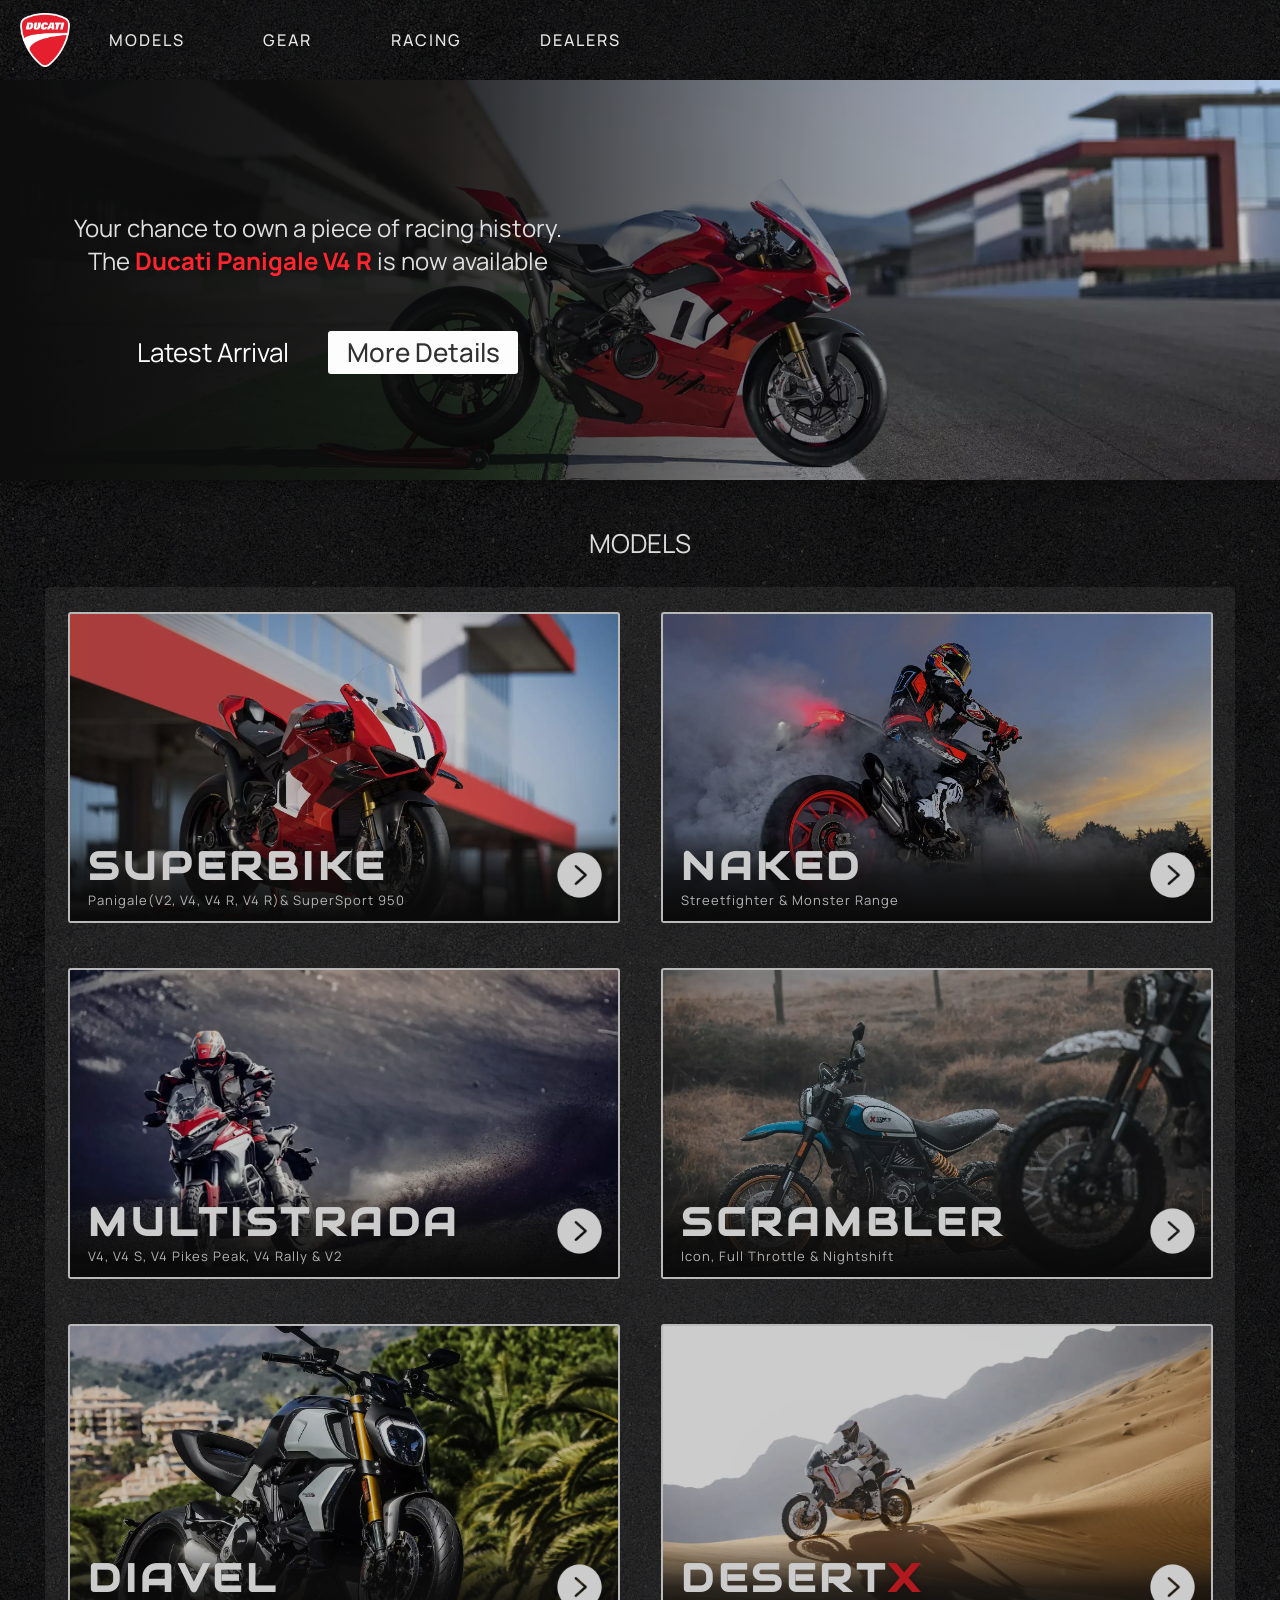
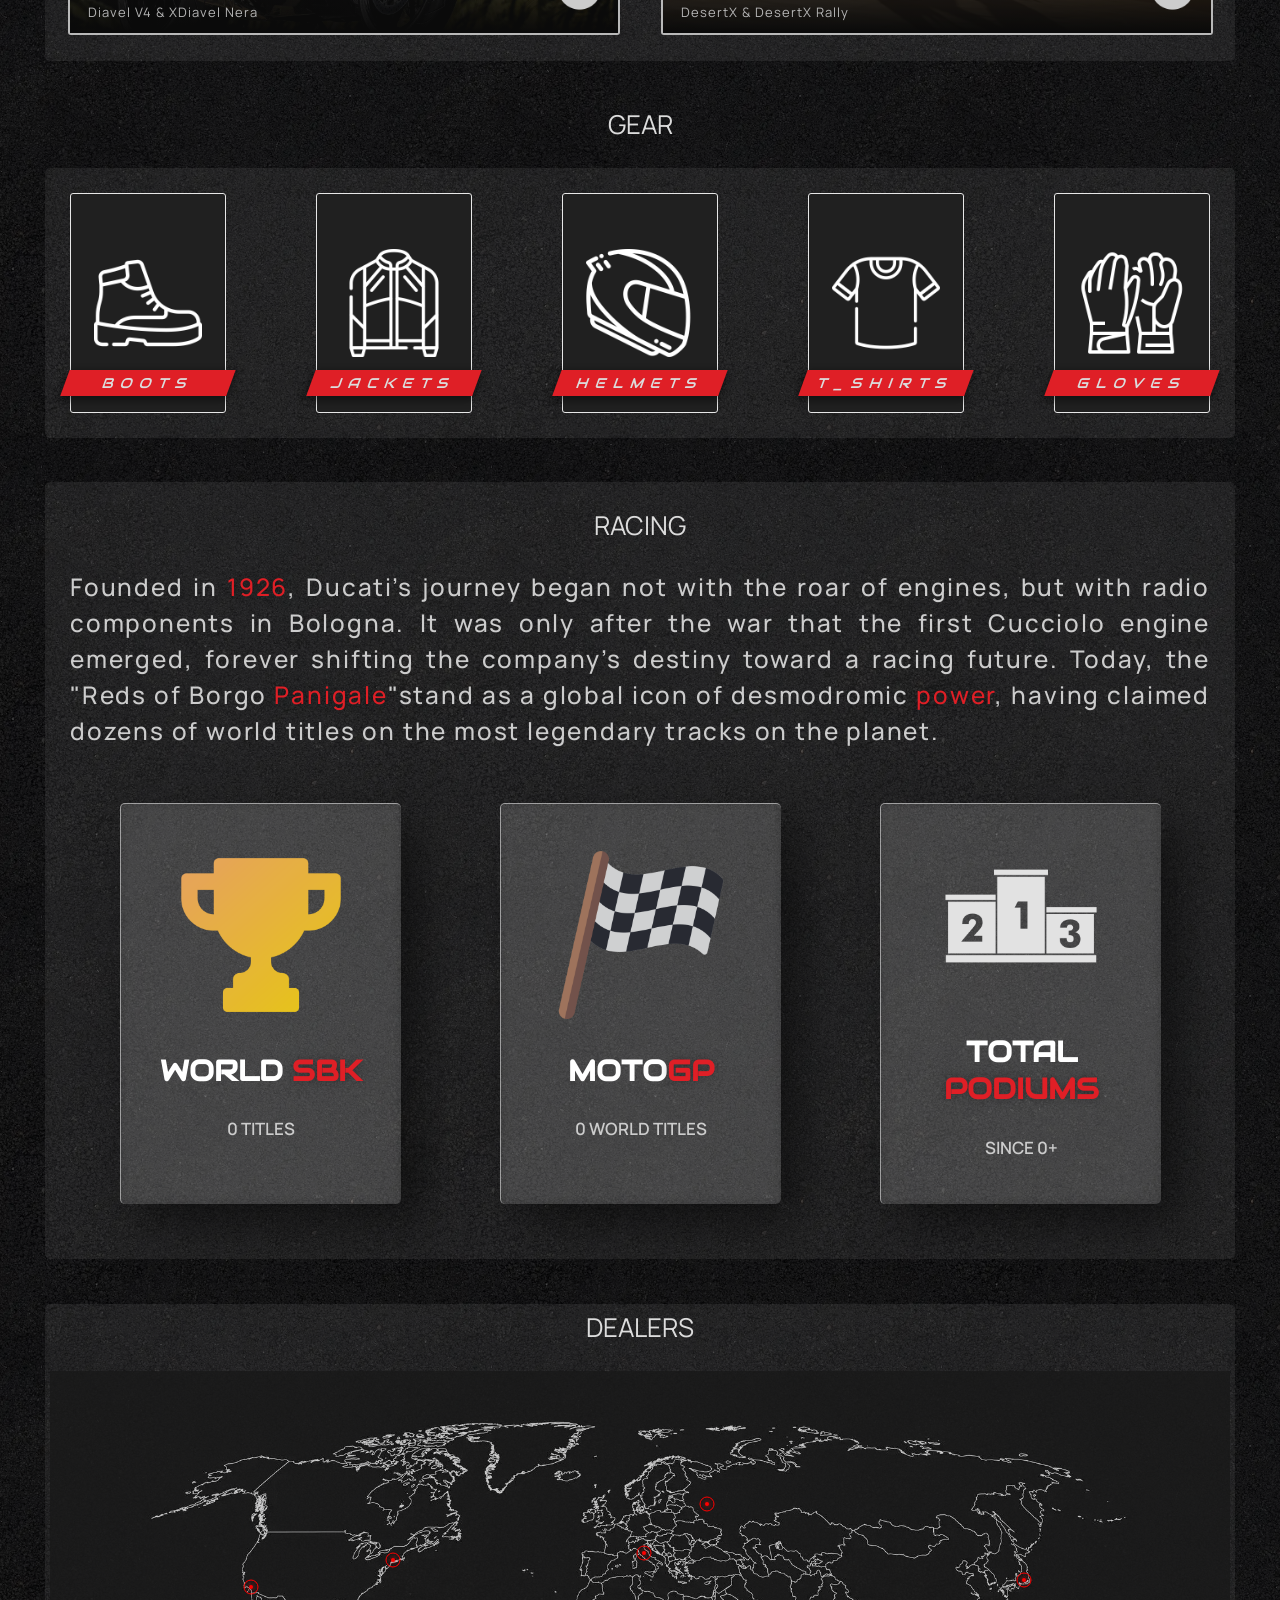
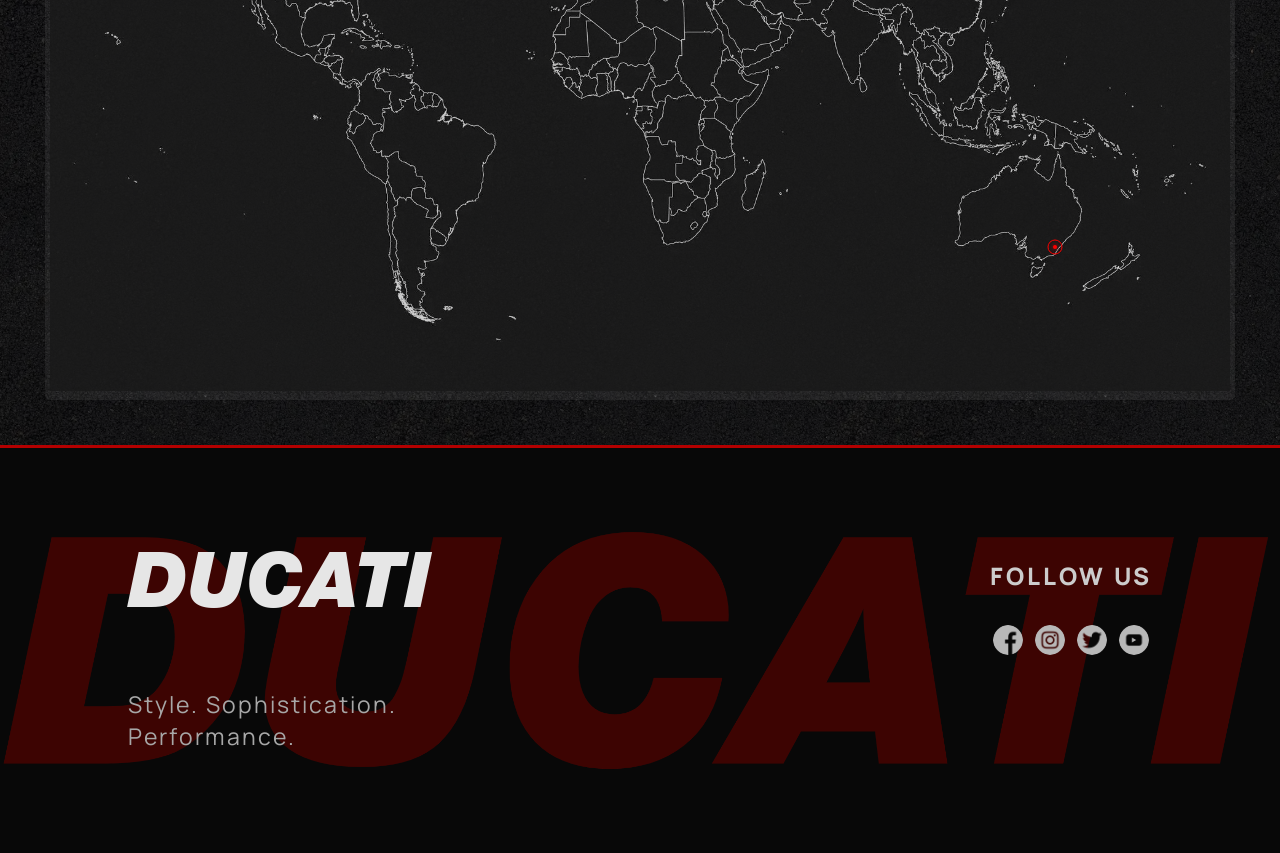
==== index.html @ 94fc7f94 "Add files via upload" ====
<!DOCTYPE html>
<html lang="en" >

<head>
    <meta charset="UTF-8">
    <meta name="viewport" content="width=device-width, initial-scale=1.0">
    <title>Document</title>
    <link rel="stylesheet" href="./motostore.css">
</head>

<body>
    <header class="header">
        <img class="ducatilogo" src="./dop/izob/Ducati_red_logo.svg.webp">
        <nav class="nav">
            <a class="navpoint" href="#MODELS">MODELS</a>
            <a class="navpoint" href="#GEAR">GEAR</a>
            <a class="navpoint" href="#RACING">RACING</a>
            <a class="navpoint" href="#DEALERS">DEALERS</a>
        </nav>
        <div class="bmenu" id="bmenu">
            <img src="./dop/izob/bmenuicon2.png">
        </div>
    </header>
    <div class="glav_2">
        <div class="glav2_2">
            <div class="glavcont">
                <p class="glavp">Your chance to own a piece of racing history.<br>The <b class="redname">Ducati Panigale
                        V4 R</b> is now available</p>
                <div class="priceline">
                    <div class="glavprice">
                        <p class="glavpricetext">Latest Arrival<br>
                        </p>
                    </div>
                    <a class="glavbuybutton" href="./panigalev4.html"><span>More Details</span></a>
                </div>
            </div>
        </div>
    </div>


    <div class="blocks">
            <p class="h" id="MODELS">MODELS</p>
        <div class="categblock">
            <div class="parentcategs">
                <div class="superbike categcard">
                    <div class="cardsoverlay">
                        <p class="categname">SUPERBIKE</p>
                        <p class="categtypes">Panigale(V2, V4, V4 R, V4 R)& SuperSport 950</p>
                        <img class="arrowONcard" src="./dop/izob/arrow_1.png">
                    </div>
                </div>
                <div class="naked categcard">
                    <div class="cardsoverlay">
                        <p class="categname">NAKED</p>
                        <p class="categtypes">Streetfighter & Monster Range</p>
                        <img class="arrowONcard" src="./dop/izob/arrow_1.png">
                    </div>
                </div>
                <div class="multistrada categcard">
                    <div class="cardsoverlay">
                        <p class="categname">MULTISTRADA</p>
                        <p class="categtypes">V4, V4 S, V4 Pikes Peak, V4 Rally & V2</p>
                        <img class="arrowONcard" src="./dop/izob/arrow_1.png">
                    </div>
                </div>
                <div class="scrambler categcard">
                    <div class="cardsoverlay">
                        <p class="categname">SCRAMBLER</p>
                        <p class="categtypes">Icon, Full Throttle & Nightshift​</p>
                        <img class="arrowONcard" src="./dop/izob/arrow_1.png">
                    </div>
                </div>
                <div class="diavels categcard">
                    <div class="cardsoverlay">
                        <p class="categname">DIAVEL</p>
                        <p class="categtypes">Diavel V4 & XDiavel Nera</p>
                        <img class="arrowONcard" src="./dop/izob/arrow_1.png">
                    </div>
                </div>
                <div class="desertX categcard">
                    <div class="cardsoverlay">
                        <p class="categname">DESERT<span class="redname">X</span></p>
                        <p class="categtypes">DesertX & DesertX Rally</p>
                        <img class="arrowONcard" src="./dop/izob/arrow_1.png">
                    </div>
                </div>
            </div>
    
        </div>
    </div>


        <div class="blocks">
            <p class="h" id="GEAR">GEAR</p>
            <div class="gearblock">
                <div class="gearcard">
                    <div class="redround">
                        <p class="textingearcards">BOOTS</p>
                    </div>
                    <img class="gearimg" src="./dop/forgear/bootw.png">
                </div>
                <div class="gearcard">
                    <div class="redround">
                        <p class="textingearcards">JACKETS</p>
                    </div>
                    <img class="gearimg" src="./dop/forgear/jacketw.png">
                </div>
                <div class="gearcard">
                    <div class="redround">
                        <p class="textingearcards">HELMETS</p>
                    </div>
                    <img class="gearimg" src="./dop/forgear/racing-helmetw.png">
                </div>
                <div class="gearcard">
                    <div class="redround">
                        <p class="textingearcards">T_SHIRTS</p>
                    </div>
                    <img class="gearimg" src="./dop/forgear/tee-shirtw.png">
                </div>
                <div class="gearcard">
                    <div class="redround">
                        <p class="textingearcards">GLOVES</p>
                    </div>
                    <img class="gearimg" src="./dop/forgear/glovesw.png">
                </div>
            </div>
        </div>


        <div class="blocks">
            <div class="raceblock">
            <p class="h" id="RACING">RACING</p>
            <p class="racehistory">Founded in <span class="redname">1926</span>, Ducati’s journey began not with the roar
                of engines, but with radio components in Bologna. It was only after the war
                that the first Cucciolo engine emerged, forever shifting the company’s destiny
                toward a racing future. Today, the "Reds of Borgo <span class="redname">Panigale</span>"stand as a global icon of desmodromic <span class="redname">power</span>, having claimed 
                dozens of world titles on the most legendary tracks on the planet.</p>
            <div class="container">
        <div class="card">
            <div class="content">
                <img src="./dop/izob/trophy.png" class="cardsbackimg">
                <h3>WORLD <span class="redname">SBK</span></h3>
                <p><span class="stat-number" data-target="15">0</span> TITLES</p>
            </div>
        </div>
        <div class="card">
            <div class="content">
                <img src="./dop/izob/racing-flag.png" class="cardsbackimg">
                <h3>MOTO<span class="redname">GP</span></h3>
                <p><span class="stat-number" data-target="4">0</span> WORLD TITLES</p>
            </div>
        </div>
        <div class="card">
            <div class="content">
                <img src="./dop/izob/race.png" class="cardsbackimg">
                <h3>TOTAL <span class="redname">PODIUMS</span></h3>
                <p>SINCE <span class="stat-number" data-target="1000">0</span>+</p>
            </div>
        </div>
            </div>
            </div>
        </div>


        






        <div class="blocks">
            <div class="mapblock">
            <p class="h" id="DEALERS">DEALERS</p>

            <div class="map-wrapper">
                <img src="./dop/izob/map.webp" class="map-base">

                <div class="dot moscow" data-city="Moscow">
                    <div class="pulse"></div>
                </div>
        
                <div class="dot bologna" data-city="Bologna">
                    <div class="pulse"></div>
                </div>

                <div class="dot tokio" data-city="Tokio">
                    <div class="pulse"></div>
                </div>
        
                <div class="dot los-angeles" data-city="Los-Angeles">
                    <div class="pulse"></div>
                </div>

                <div class="dot sydney" data-city="Sydney">
                    <div class="pulse"></div>
                </div>

                <div class="dot new-york" data-city="New-York">
                    <div class="pulse"></div>
                </div>
            </div>

            <div class="container">

            </div>
            </div>
        </div>

















    <footer class="footer">
        <div class="infooter">
            <dev class="footercontent">
                <div class="footercont">
                    <p class="DUCATIword">DUCATI</p>
                    <p class="footp">Style. Sophistication.<br> Performance.</p>
                </div>
                <div class="footercont_2">
                    <p class="follow">FOLLOW US</p>
                    <div class="folowicons">
                        <img src="./dop/forfooter/facebook.png" class="folicon">
                        <img src="./dop/forfooter/instagram.png" class="folicon">
                        <img src="./dop/forfooter/twitter.png" class="folicon">
                        <img src="./dop/forfooter/youtube.png" class="folicon">
                    </div>
                </div>
            </dev>
        </div>
    </footer>
    <script src="./motostore.js"></script>
    <script src="./motostore_2.js"></script>
</body>
</html>
---- motostore.css ----
html{
    width: 100vw;
    margin: 0;
    padding: 0;
    scroll-behavior: smooth;
    overflow-x: hidden ;
    position: relative;
    height: auto;
}
@font-face {
    font-family: hel;
    src: url(./dop/fonts/HelveticaNeueCyr-BlackItalic.ttf);
}
@font-face {
    font-family: cin;
    src: url(./dop/fonts/Cinzel/Cinzel-VariableFont_wght.ttf);
}
@font-face {
    font-family: man;
    src: url(./dop/fonts/Manrope/Manrope-VariableFont_wght.ttf);
}
@font-face {
    font-family: aud;
    src: url(./dop/fonts/Audiowide-Regular.ttf);
}

body{
    position: relative;
    background:url(./dop/izob/asphalt.webp);
    backdrop-filter: brightness(0.3);
    background-repeat: repeat;
    background-size: 50vh;
    margin: 0;
    padding: 0;
    height: auto;
    width:100vw;
    -webkit-user-select: none;
    -ms-user-select: none;
    user-select: none;
}
.header{
    height: 40px;
    position:relative;
    z-index: 10;
    width: 50%;
    min-width: 550px;
    display: flex;
    flex-direction: row;
    align-items: center;
    justify-content: space-between;
    margin: 0;
    padding: 20px;
}
.nav{
    width: 100%;
    display: flex;
    flex-direction: row;
    align-items: center;
    justify-content: space-around;
    margin: 0;
}
.nav.open{
    align-items: center;
    width: 40vw;
    display: flex;
    flex-direction: column;
    align-items: center;
    justify-content: space-around;
    margin: 0;
}
.ducatilogo{
    width: 50px;
    height: auto;
}
.navpoint{
    color: rgb(230, 230, 230);
    font-family: man;
    font-size: 1.8vh;
    font-weight: 500;
    letter-spacing: 2px;
    cursor: pointer;
    position: relative;
    text-decoration: none;
    text-transform: uppercase;
}
.navpoint::after{
    content: '';
    position: absolute;
    left: 0;
    bottom: 0;
    width: 0;
    height: 2.5px;
    background-color: rgb(229, 0, 0) ;
    transition: 0.3s ease-out;
    border-radius: 15px;
}
.navpoint:hover::after{
    width: 100%;
}
.bmenu{
    display: none;
}



.glav{
    width: 100%;
    height: 100vh;
    min-height: 500px;
    background: url(./dop/izob/moto_3.webp);
    filter: brightness(1.5);
    background-position:65% 10%;
    background-repeat: no-repeat;
    background-size: cover;
    margin: 0;
    padding: 0;
    position: relative;
    display: flex;
    justify-content: center;
    box-shadow: 0px 5px 15px 0px rgba(0, 0, 0, 0.25);
    z-index: 0;
}
.glav_2{
    width: 100%;
    height: 30vh;
    min-height: 400px;
    background: url(./dop/izobFORpanigale/Panigale_V4R_2.webp);
    filter: brightness(1.2);
    background-position:50% 80%;
    background-repeat: no-repeat;
    background-size: cover;
    margin: 0;
    padding: 0;
    position: relative;
    display: flex;
    justify-content: center;
    box-shadow: 0px 5px 15px 0px rgba(0, 0, 0, 0.25);
    z-index: 0;
}
.redname{
    color: #df1f26;
    text-shadow: 0px 0px 10px rgba(0, 0, 0, 0.3);
}
.glav2{
    min-height: 500px;
    position: absolute;
    width: 100%;
    height: 100vh;
    margin: 0;
    padding: 0;
    background: linear-gradient(90deg ,rgb(5, 5, 5),rgba(5, 5, 5, 0.8) ,rgba(7, 7, 7, 0.3), rgba(0, 0, 0, 0.0)) ;
    display: flex;
    align-items: center;
    justify-content: left;    
}
.glav2_2{
    min-height: 400px;
    position: absolute;
    width: 100%;
    height: 30vh;
    margin: 0;
    padding: 0;
    background: linear-gradient(90deg ,rgb(11, 11, 11),rgba(8, 8, 8, 0.9) ,rgba(7, 7, 7, 0.5), rgba(0, 0, 0, 0.2)) ;
    display: flex;
    align-items: center;
    justify-content: left;    
}
.glavcont{
    height: 85%;
    width: 45%;
    padding: 30px;
    margin: 0;
    display: flex;
    flex-direction: column;
    justify-content: center;
    
}

.glavh1 {
    position: relative;
    color: rgba(211, 211, 211, 1);
    font-family: aud;
    font-size: 13vh;
    margin: 0 auto;
    width: 100%;
    text-align: center;
}
.glavh1 span {
    display: inline-block;
    opacity: 0;
    transform: translateY(30px);
    animation: slideUp 1.2s ease-out forwards;
}
.glavh1 .glavh1_1 { animation-delay: 0.1s; }
.glavh1 .glavh1_2 { animation-delay: 0.5s; }
.glavh1 .glavh1_3 { animation-delay: 0.9s; }

@keyframes slideUp {
    from {
        opacity: 0;
        transform: translateY(30px);
    }
    to {
        opacity: 1;
        transform: translateY(0);
    }
}



.glavp{
    color: rgb(186, 186, 186);
    font-family: man;
    font-size: 24px;
    text-align: center;
}
.priceline{
    display: flex;
    margin: 0 auto;
    margin-top: 30px;
    padding: 0;
    height: auto;
    width: 400px;
    justify-content: space-between;
    gap: 20px;
}

.glavprice{
    width: 50%;
    height: 100%;
    margin: 0;
    padding: 0 auto;
    display: flex;
    flex-direction: column;
    align-items:center;
    justify-content:center;
}
.glavpricetext{
    color: rgb(211, 211, 211);
    position: relative;
    font-family: man;
    font-size: 26px;
    margin: 0 auto;
}
.glavbuybutton{
    width: 50%;
    height: 43px;
    margin: 0;
    padding: 0;
    background-color: rgb(211, 211, 211);
    display: flex;
    align-items:center;
    justify-content: center;
    border-radius: 3px;
    font-family: man;
    font-size: 26px;
    font-weight: 500;
    transition: 0.4s;
    cursor:pointer;
    position: relative;
    overflow: hidden;
}
.glavbuybutton:visited, .navpoint:visited, .navpoint:active, .navpoint,.glavbuybutton:active,.glavbuybutton{
    text-decoration: none;
    outline: none;

}
.glavbuybutton::before{
    content: '';
    position: absolute;
    top: 0;
    left: 0;
    width: 0;
    height: 100%;
    background-color: rgb(135, 0, 0);
    transition: 0.4s
    cubic-bezier(0.75, 0.8, 0.25, 1);
    z-index: 1;
}
.glavbuybutton:hover::before{
    width: 100%;
}
.glavbuybutton span{
    position:relative;
    z-index: 2;
    color: rgb(41, 41, 41);
    transition: 0.4s;
}
.glavbuybutton:hover span{
    color: rgb(211, 211, 211);
}






.about{
    width: auto;
    height: fit-content;
    margin: 0;
    padding: 30px;
    display: flex;
    text-align: justify;
    justify-content: center;
    position:relative;
    background-color: rgb(247, 247, 247);
    z-index: -10;
}
.abouttext{
    font-family:cin;
    font-size: 24px;
    color: rgb(49, 49, 49);
    font-weight: 500;
    width: 95%;
    line-height: 44px;
    letter-spacing: 4px;
}






.infoblock{
    background-color: rgb(36, 36, 36);
    margin: 0;
    padding: 0;
    display: flex;
    flex-direction: row;
    width: 100%;
    height: 100vh;
    position: absolute;
    justify-content: left;
    box-shadow: 0px -5px 15px 0px rgba(0, 0, 0, 0.15);
}
.textandg{
    display: flex;
    flex-direction: column;
    height: 100%;
    width: 450px;
    justify-content: center;
    padding: 0;
    align-items: center;

}
.spec{
    background: rgba(255, 255, 255, 0.15);
    width: 370px;
    backdrop-filter: blur(6px);
    border: 1px solid rgba(255, 255, 255, 0.4);
    border-radius: 5px;
    height: fit-content;
    margin: 0;
    padding: 10px;
    padding-left: 20px;
    text-align: left;
    position: relative;
    z-index: 10;
    box-shadow: 2px 2px 5pc 0pc rgba(0, 0, 0, 0.2);

}
.textspec{
    font-family: man;
    font-size: 24px;
    font-weight: 400;
    color: rgb(232, 232, 232);
    margin: 10px;
    margin-left: 23%;
    margin-right: 30%;
    position: relative;
    align-items: center;
}
.specs{
    font-family: man;
    font-size: 18px;
    color: rgb(227, 227, 227);
    text-shadow: 1px 1px 2px rgba(0, 0, 0, 0.2);
    margin-left:10px;
    font-weight: 400;
    margin-bottom: 30px;
}
.slideshow{
    position: absolute;
    inset: 0;
    width: 100%;
    height: 100%;
}
.slide{
    position: absolute;
    inset: 0;
    background-size: cover;
    background-position: center;
    opacity: 0;
    transition:  1.6s ease-in-out;
    z-index: 1;
    filter: brightness(0.9);
}
.slide.active{
    opacity: 1;
}
.graphic{
    background: rgba(255, 255, 255, 0.15);
    width: fit-content;
    backdrop-filter: blur(6px);
    border: 1px solid rgba(255, 255, 255, 0.4);
    border-radius: 5px;
    height: fit-content;
    margin: 0;
    position: relative;
    padding: 10px 15px 0px 15px;  
    top: 20px;
    z-index: 10;
    box-shadow: 2px 2px 5pc 0pc rgba(0, 0, 0, 0.3);
}
.graphicimg{
    width: 370px;
    height: auto;
    opacity: 0.8;
    filter: brightness(1.3);
    margin: 0;
    padding: 0;
}







.blocks{
    margin: 5vh;
}
.categblock{
    margin: 0;
    padding: 25px;
    background-color: rgba(178, 178, 178, 0.1);
    will-change: transform;
    transform: translateZ(0);
    backface-visibility: hidden;
    border-radius: 5px;
}
.parentcategs{
    display: grid;
    justify-content: center;
    justify-items: center;
    padding: 0;
    width: 100%;
    grid-template-columns: repeat(2 , 1fr);
    grid-template-rows: repeat(3, 1fr);
    gap: 45px;
}
.categcard{
    height: 24vw;
    min-width: 100%;
    border-radius: 3px;
    filter: brightness(0.8);
    transition: 0.15s ease-in-out;
    will-change: transform;
    transform: translateZ(0);
    backface-visibility: hidden;
    border: 2px solid rgb(231, 231, 231);
}
.categcard:hover{
    filter: brightness(0.87);
    scale: 1.0065;
}
.h{
    font-family: man;
    text-align: center;
    font-size: 26px;
    color: rgb(220, 220, 220);
    margin-top: 0;
}
.superbike{
    background: url(./dop/forcards/Panigale_V4R_3.webp);
    background-position: center;
    background-repeat: no-repeat;
    background-size: cover;   
    
}
.naked{
    background: url(./dop/forcards/ducati_monster.webp);
    background-position: center;
    background-repeat: no-repeat;
    background-size: cover;  
}
.multistrada{
    background: url(./dop/forcards/multi_2.webp);
    background-position: center;
    background-repeat: no-repeat;
    background-size: cover;  
}
.scrambler{
    background: url(./dop/forcards/scrambler.webp);
    background-position: center;
    background-repeat: no-repeat;
    background-size: cover;  
}
.diavels{
    background: url(./dop/forcards/diavel_3.webp);
    background-position: center;
    background-repeat: no-repeat;
    background-size: cover;  
}
.desertX{
    background: url(./dop/forcards/desertx.webp);
    background-position: center;
    background-repeat: no-repeat;
    background-size: cover;  
}
.cardsoverlay{
    display: flex;
    flex-direction: column;
    justify-content: center;
    margin: 0;
    padding: 0;
    position: absolute;
    bottom: 0;
    height: 30%;
    width: 100%;
    background: linear-gradient(0deg, rgb(12, 12, 12), rgba(13, 13, 13, 0.9), rgba(16, 16, 16, 0.8),  rgba(20, 20, 20, 0.4),rgba(20, 20, 20, 0));
}
.categname{
    font-family: aud;
    color: rgb(255, 255, 255);
    font-weight: 800;
    font-size: clamp(20px, 5.8vw,39px);
    letter-spacing: 4.5px;
    margin: 0 auto;
    margin-left: 2vh;
}
.categtypes{
    font-family: man;
    color: rgb(225, 225, 225);
    font-weight: 400;
    font-size: clamp(10px, 1.1vw,13px);
    letter-spacing: 1px;
    margin: 0 auto;
    margin-left: 2vh;
}
.arrowONcard{
    width: 5.5vh;
    height: 5.5vh;
    position: absolute;
    right: 1.5vh;
    top: auto;
    bottom: auto;
    margin: 0 auto;
    padding: 0;
}




.gearblock{
    margin: 0;
    padding: 25px;
    background-color: rgba(178, 178, 178, 0.1);
    will-change: transform;
    transform: translateZ(0);
    backface-visibility: hidden;
    border-radius: 5px;
    display: flex;
    justify-content: space-between;
    flex-wrap: nowrap;
}
.gearcard{
    border-radius: 3px;
    background-color: #202020;
    height: 17vw;
    width: 12vw;
    margin: 0  auto;
    margin: 0;
    border: 1.5px solid rgb(231, 231, 231);
    display: flex;
    flex-direction: column;
    justify-content: center;
    align-items: center;
    transition: 0.2s;
    cursor: pointer;
}
.gearcard:hover{
    border: 1.5px solid rgb(229, 0, 0);
}
.gearimg{
    position: relative;
    width: 70%;
    z-index: 10;
}
.redround{
    transform: skewX(-20deg);
    z-index: 11;
    width:13vw;
    height: 2vw;
    background-color: #df1f26;
    position: absolute;
    top: 75%;
    box-shadow: 0px 3px 7px 2px rgba(0, 0, 0, 0.4);
    display: flex;
    align-items: center;
    justify-content: center;
}
.textingearcards{
    font-size: 1.1vw;
    letter-spacing: 7px;
    font-family: aud;
    font-weight: 500;
    color: rgb(220, 220, 220);
}





.footer{
    filter: brightness(0.9);
    bottom: 0;
    width: 100vw;
    height: 45vh;
    margin: 0;
    background-color: #090909;
    padding: 0;
    border-top: 3px solid rgb(200, 0, 0);
}
.infooter{
    width: 100vw;
    height: 45vh;
    margin: 0;
    padding: 0;
    background: url(./dop/izob/foterback_2.png);
    background-position: left;
    background-repeat: no-repeat;
    background-size: 100vw auto;    
}
.footercontent{
    display: flex;
    flex-direction: row;
    justify-content: space-between;
    align-items: center;
    margin: 0 auto;
    padding: 0;
    width: 80%;
    height: 100%;
}
.footercont{
    height: 50%;
    display: flex;
    flex-direction: column;
    justify-content: space-between;
    
}
.DUCATIword{
    font-family: hel;
    color: rgb(255, 255, 255);
    font-size: clamp(40px, 6vw, 80px);
    margin: 0;
}
.footp{
    color: rgb(186, 186, 186);
    font-family: man;
    font-size: clamp(13px, 2vw, 23px);
    letter-spacing: 2px;
    text-align: left;
    margin: 0;
}
.footercont_2{
    height: 45%;
    display: flex;
    flex-direction: column;
    justify-content:start;
    gap: 30px;
}
.follow{
    font-size:clamp(14px, 2vw, 24px);
    font-family: man;
    font-weight: 900;
    color: rgb(227, 227, 227);
    letter-spacing: 3px;
    margin: 0;
    text-align: right;
}
.folowicons{
    display: flex;
    flex-direction: row;
    flex-wrap: nowrap;
    justify-content: space-between;
}
.folicon{
    width: 30px;
    filter: brightness(0.8);
    transition: 0.2s;
    border-radius: 50%;
    cursor: pointer;
    background-color: #df1f2500;
    margin: 3px;
}
.folicon:hover{
    filter: brightness(1.2) drop-shadow(0px 0px 5px red);
}















.raceblock{
    margin: 0;
    padding: 25px;
    background-color: rgba(178, 178, 178, 0.1);
    border-radius: 5px;
}
.racehistory{
    font-family: man;
    color: #cccccc;
    font-weight: 500;
    font-size: 2.7vh;
    letter-spacing: 0.2vh;
    line-height: 4vh;
    text-align: justify;
}

.container {
    position: relative;
    display: flex;
    justify-content: space-around;
    align-items: center;
    flex-wrap: wrap;
    z-index: 1;
}

.container .card {
    position: relative;
    width: 280px;
    height: 400px;
    margin: 30px;
    box-shadow: 20px 20px 50px rgba(0,0,0,0.5);
    overflow: hidden;
    border-radius: 5px;
    background: rgba(255,255,255,0.1);
    display: flex;
    justify-content: center;
    align-items: center;
    border-left: 1px solid rgba(255,255,255,0.5);
    border-top: 1px solid rgba(255,255,255,0.5);
    backdrop-filter: blur(5px);
    -webkit-backdrop-filter: blur(5px);
}

.container .card .content {
    padding: 20px;
    text-align: center;
    opacity: 1;
}
.container .card .content h3 {
    font-family: aud;
    font-size: 1.8em;
    color: #fff;
    z-index: 1;
}

.container .card .content p {
    font-size: 1.06em;
    font-family: man;
    color: #cccccc;
    font-weight: 600;
}


.cardsbackimg{
    width: 70%;
    position: relative;
    top: 0;
    right: 0;
    filter: brightness(0.9);
}




.mapblock{
    margin: 0;
    padding: 5px;
    background-color: rgba(178, 178, 178, 0.1);
    border-radius: 5px;
}

.map-wrapper {
    position: relative; 
    display: inline-block;
    width: 100%;
}

.map-base {
    width: 100%;
    display: block;
    opacity: 0.8;
}
.dot {
    position: absolute;
    width: 4px;
    height: 4px;
    background: #ff0000;
    border-radius: 50%;
    box-shadow: 0 0 5px #ff0000;
    cursor: pointer;
}
.pulse {
    position: absolute;
    top: 50%;
    left: 50%;
    transform: translate(-50%, -50%);
    width: 13px;
    height: 13px;
    border: 1.6px solid #ff0000;
    border-radius: 50%;
    animation: map-pulse 2s infinite;
}
@keyframes map-pulse {
    0% { width: 10px; height: 10px; opacity: 1; }
    100% { width: 40px; height: 40px; opacity: 0; }
}
.moscow {
    top: 21%; 
    left: 55.5%; 
}

.bologna {
    top: 29%;
    left: 50.2%;
}
.tokio {
    top: 33.3%; 
    left: 82.4%; 
}

.los-angeles {
    top: 34.5%;
    left: 16.9%;
}
.sydney{
    top: 76.5%;
    left: 85%;
}
.new-york{
    top: 30.1%;
    left: 28.9%;
}






























@media (max-width: 768px){

    .header{
        position: fixed;
        width: 90vw;
        margin: 5vw;
        min-width: 10px;
        padding: 0;
    }
    .nav{
        display: flex;
        transition: 0.3s ease-in-out;
        transform: translateX(110%);
        flex-direction: column;
        align-items: center;
        justify-content:space-around;
        position:absolute;
        top: 0;
        right: 0;
        width: 70vw;
        height: 40vh;
        background: rgba(255, 255, 255, 0.15);
        backdrop-filter: blur(6px);
        border-radius: 5px 0px 0px 5px;
        border-left: 1px solid rgba(255, 255, 255, 0.4);
        border-bottom: 1px solid rgba(255, 255, 255, 0.4);
        border-top: 1px solid rgba(255, 255, 255, 0.4);
        box-shadow: 2px 2px 10px 0px rgba(0, 0, 0, 0.25);
        z-index: 1000;
    }
    .nav.open{
        display:flex;
        visibility:visible;
        transform:translateX(5vw);
    }
    .bmenu{
        display:flex;
        height: 50px;
        width: 50px;
        position: absolute;
        top: 0;
        right: 0;
        filter: brightness(0.8);
        cursor: pointer;
    }
    .glavcont{
        width: 100vw;
        padding: 0;
    }
    .glavh1{
        font-size: 6.8vh;
    }
    .glavp{
        font-size: 20px;
        width: 90vw;
        margin-left: auto;
        margin-right: auto;
    }
    .priceline{
        flex-direction: column;
        align-items: center;
        width: 100%;
    }
    .glavbuybutton{
        height: 70px;
    }
    .glav{
        filter: brightness(1.1);
    }
    .glav_2{
        filter: brightness(1.1);
    }
    .glav2{
        background: linear-gradient(90deg ,rgba(5, 5, 5, 0.9),rgba(0, 0, 0, 0.7) ,rgba(0, 0, 0, 0.5), rgba(0, 0, 0, 0.3)) ;
    }
    .glav2_2{
        background: linear-gradient(90deg ,rgba(5, 5, 5, 0.9),rgba(0, 0, 0, 0.7) ,rgba(0, 0, 0, 0.5), rgba(0, 0, 0, 0.3)) ;
    }




    .about{
        padding: 5px;
    }
    .abouttext{
        font-size: 17px;
        width: 95%;
        line-height: 20px;
        letter-spacing: 1px;
    }




    .textandg{
        width: 90vw;
        padding: 5vw;
        height: 80vh;
        justify-content: space-around;

    }
    .spec{
        width: auto;
        padding: 5px;
        padding-left: 10px;
    }
    .specs{
        margin: 3px auto;
    }
    .graphic{
        width: auto;
        padding: 5px 10px 0px 10px;
    }
    .graphicimg{
        width: 84vw;
    }




    .gearcard{
    height: 25vw;
    width: 16vw;
}
.gearimg{
    position: relative;
    width: 90%;
    z-index: 10;
}
.redround{
    width:17vw;
    height: 3vw;
    background-color: #df1f26;
    position: absolute;
    top: 75%;
    box-shadow: 0px 3px 7px 2px rgba(0, 0, 0, 0.4);
    display: flex;
    align-items: center;
    justify-content: center;
}
.textingearcards{
    font-size: 2.5vw;
    letter-spacing: 1px;
    font-family: aud;
    font-weight: 600;
    color: rgb(220, 220, 220);
}


.footercontent{
    width: 90%;
}
.arrowONcard{
    width: 4vh;
    height: 4vh;
}







.raceblock{
    margin: 0;
    padding: 3vw;
    background-color: rgba(178, 178, 178, 0.1);
    border-radius: 5px;
}
.racehistory{
    font-family: man;
    color: #cccccc;
    font-weight: 400;
    font-size: 2.5vh;
    letter-spacing: 0.1vh;
    line-height: 3vh;
    text-align:center;
}
}









@media (max-width: 1080px){
.blocks{
    margin: 1vh;
}
.categblock{
    margin: 0;
    padding: 2vw;
}
.parentcategs{
    grid-template-columns: repeat(1 , 1fr);
    grid-template-rows: repeat(6, 1fr);
}
.categcard{
    height: 50vw;
    min-width: 100%;
}
.gearblock{
    margin: 0;
    padding: 2vw 1vw 2vw 1vw;
}

.footer{
    height: 25vh;
}
.infooter{
    height: 25vh;
}
.footercont{
    display: flex;
    justify-content: space-evenly;
}
}
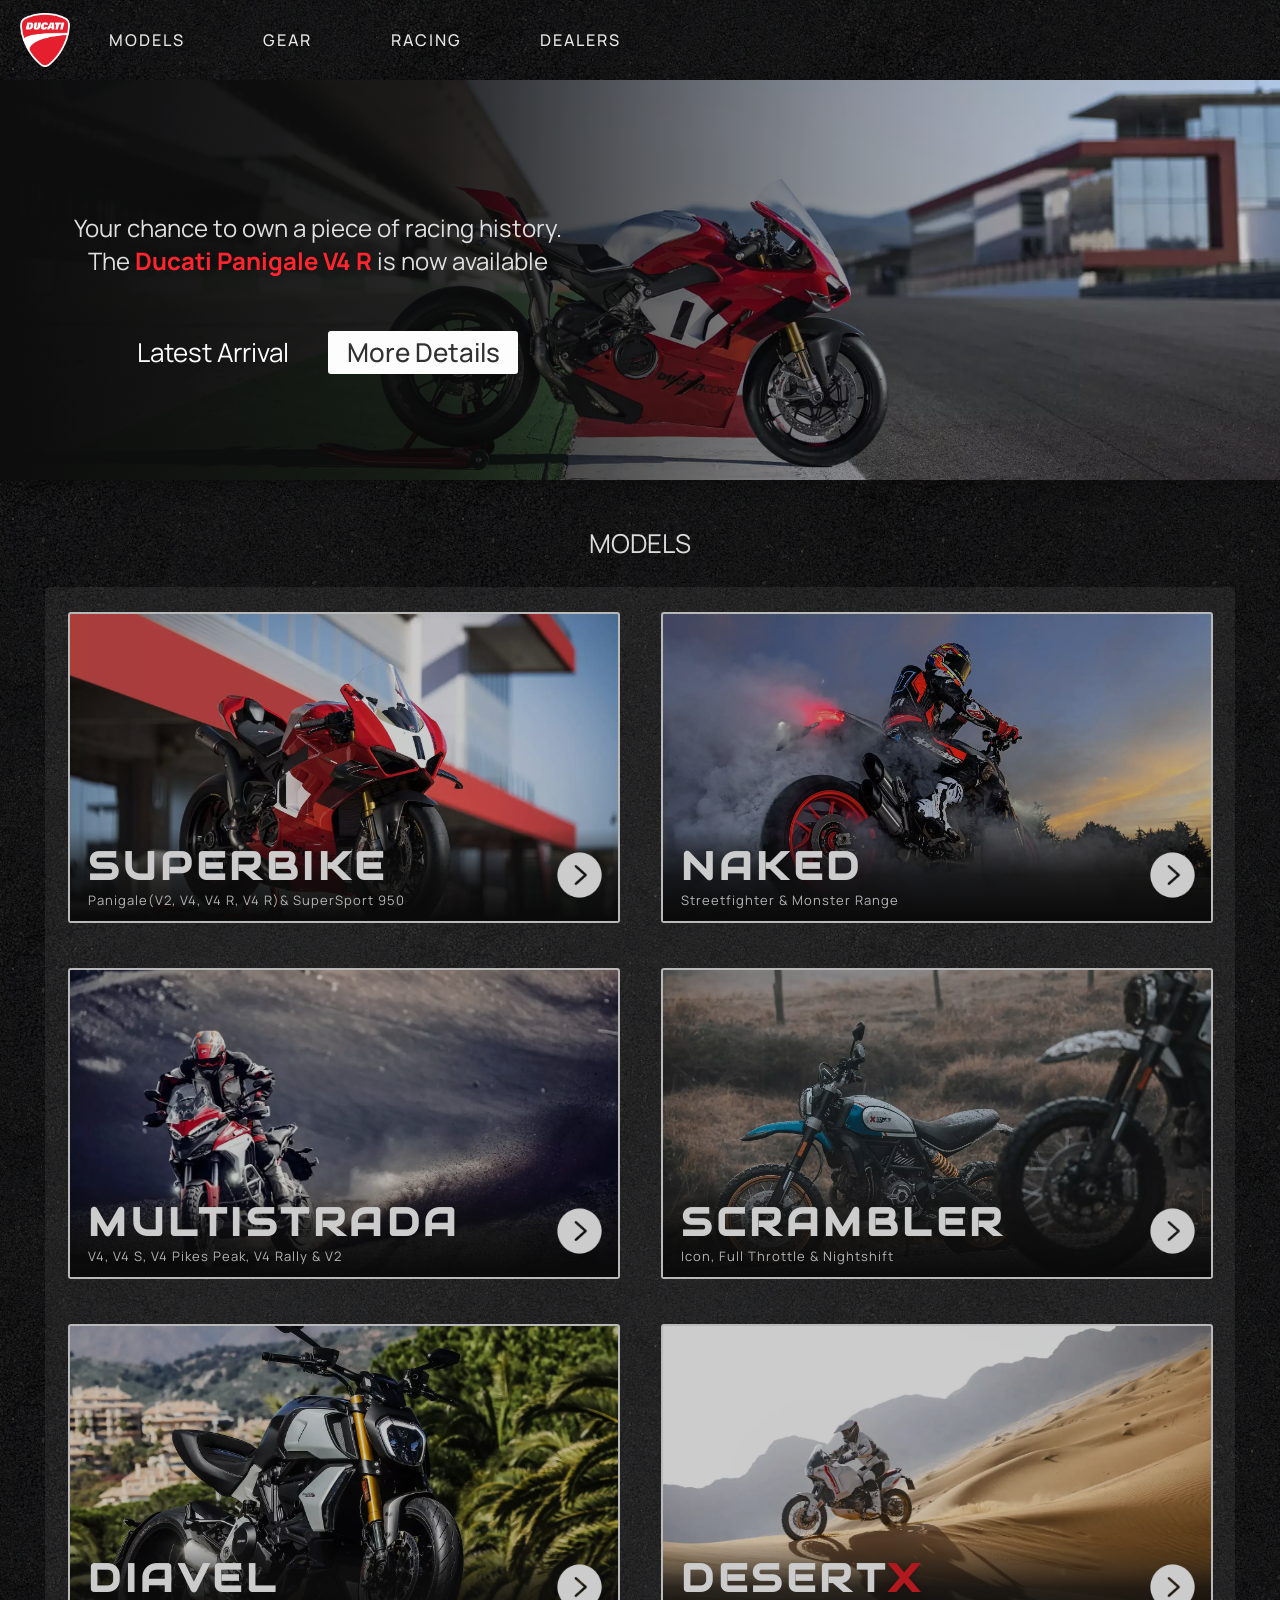
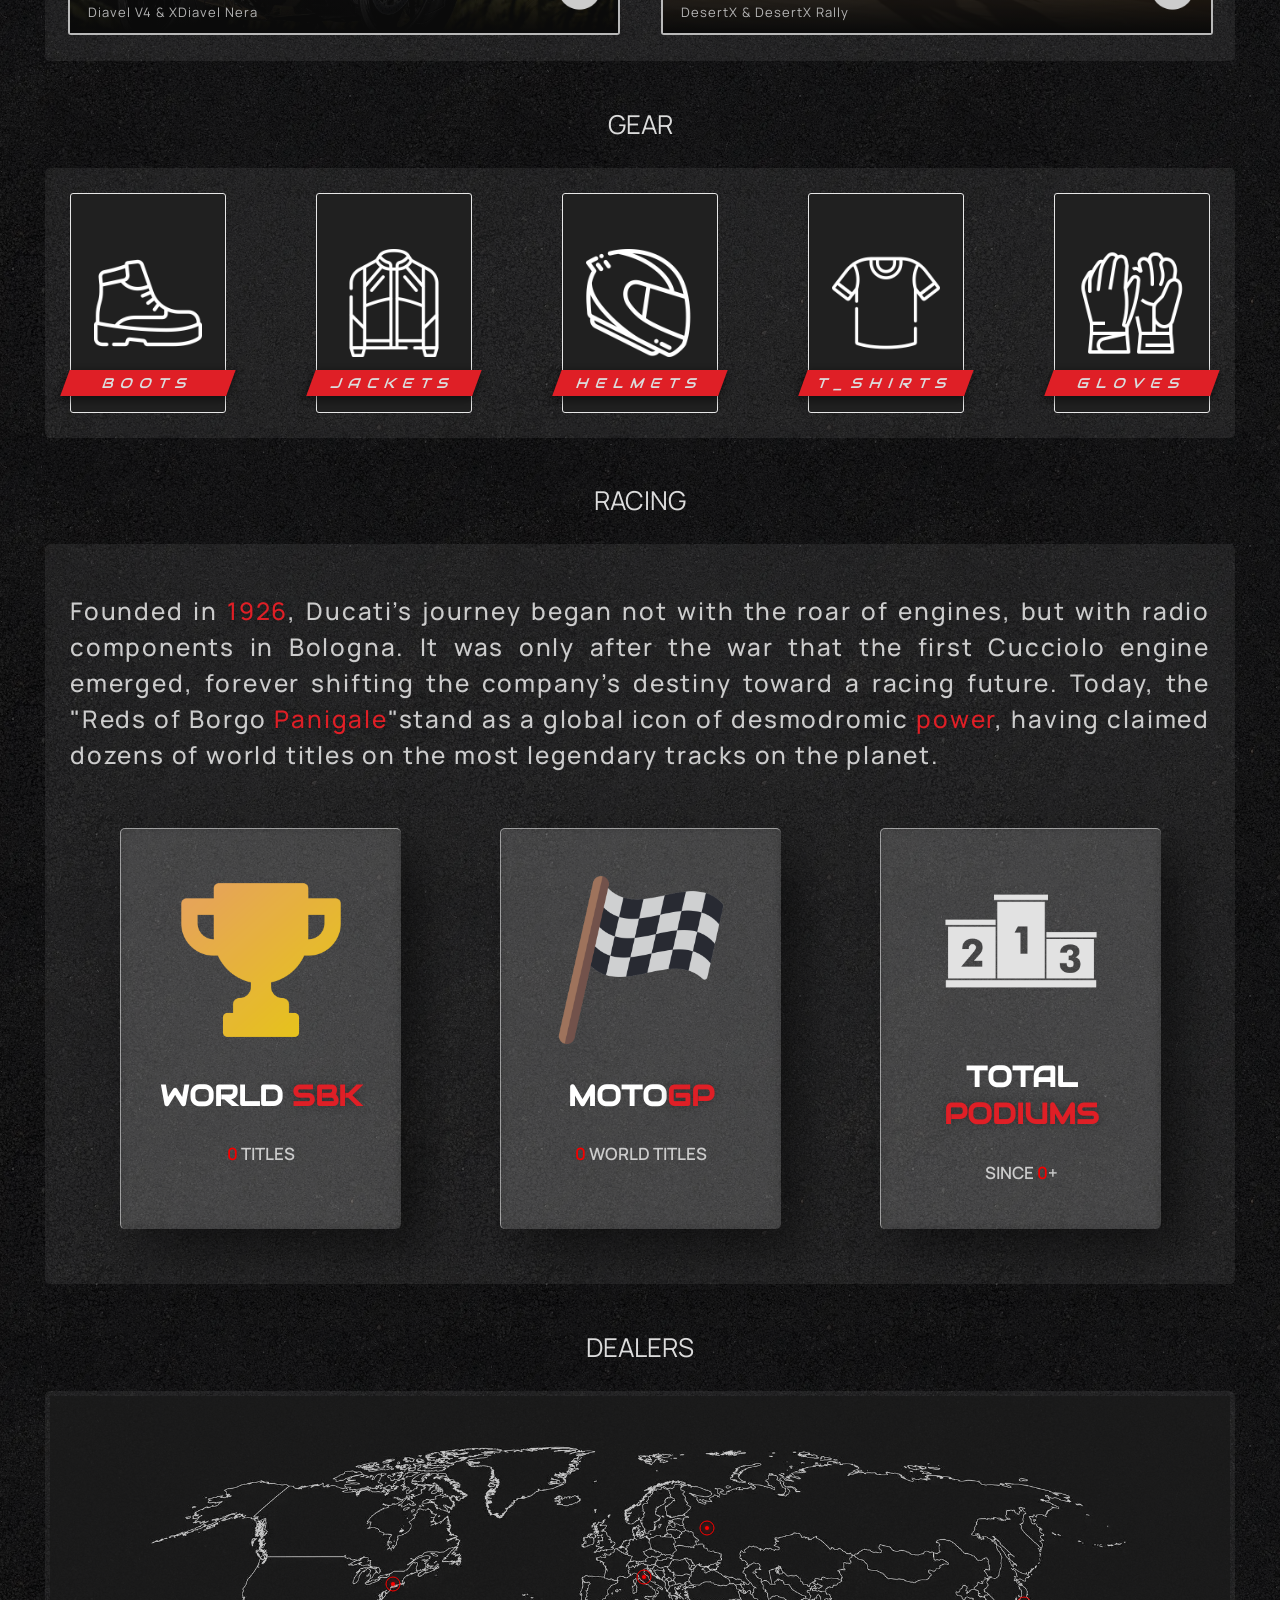
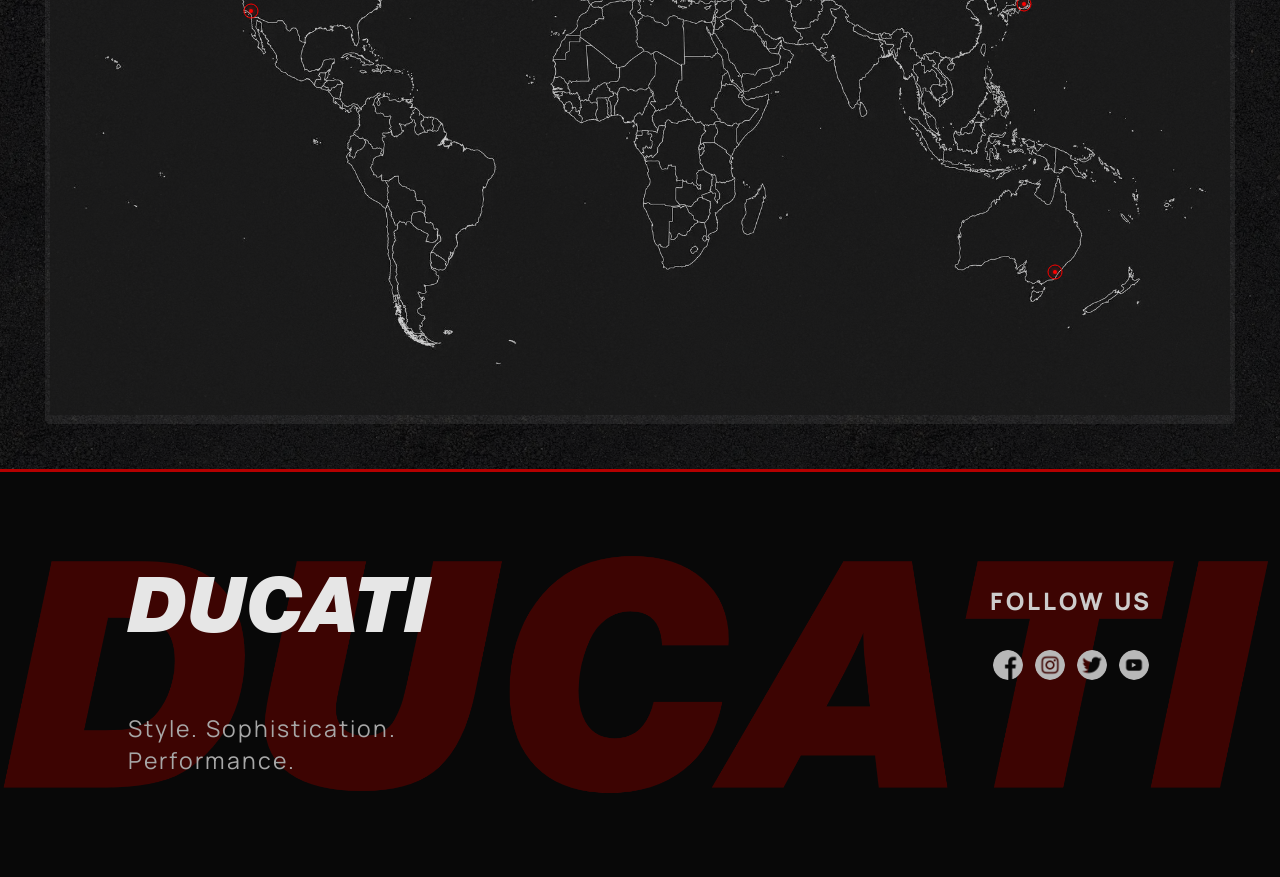
==== commit 6920dd60: "Add files via upload" ====
--- a/index.html
+++ b/index.html
@@ -128,8 +128,8 @@
 
 
         <div class="blocks">
+            <p class="h" id="RACING">RACING</p>
             <div class="raceblock">
-            <p class="h" id="RACING">RACING</p>
             <p class="racehistory">Founded in <span class="redname">1926</span>, Ducati’s journey began not with the roar
                 of engines, but with radio components in Bologna. It was only after the war
                 that the first Cucciolo engine emerged, forever shifting the company’s destiny
@@ -140,21 +140,21 @@
             <div class="content">
                 <img src="./dop/izob/trophy.png" class="cardsbackimg">
                 <h3>WORLD <span class="redname">SBK</span></h3>
-                <p><span class="stat-number" data-target="15">0</span> TITLES</p>
+                <p><span  style="color:rgb(245, 0, 0);" class="stat-number" data-target="15">0</span> TITLES</p>
             </div>
         </div>
         <div class="card">
             <div class="content">
                 <img src="./dop/izob/racing-flag.png" class="cardsbackimg">
                 <h3>MOTO<span class="redname">GP</span></h3>
-                <p><span class="stat-number" data-target="4">0</span> WORLD TITLES</p>
+                <p><span  style="color:rgb(245, 0, 0);" class="stat-number" data-target="4">0</span> WORLD TITLES</p>
             </div>
         </div>
         <div class="card">
             <div class="content">
                 <img src="./dop/izob/race.png" class="cardsbackimg">
                 <h3>TOTAL <span class="redname">PODIUMS</span></h3>
-                <p>SINCE <span class="stat-number" data-target="1000">0</span>+</p>
+                <p>SINCE <span style="color:rgb(245, 0, 0);" class="stat-number" data-target="1000">0</span>+</p>
             </div>
         </div>
             </div>
@@ -170,9 +170,8 @@
 
 
         <div class="blocks">
+            <p class="h" id="DEALERS">DEALERS</p>
             <div class="mapblock">
-            <p class="h" id="DEALERS">DEALERS</p>
-
             <div class="map-wrapper">
                 <img src="./dop/izob/map.webp" class="map-base">
 
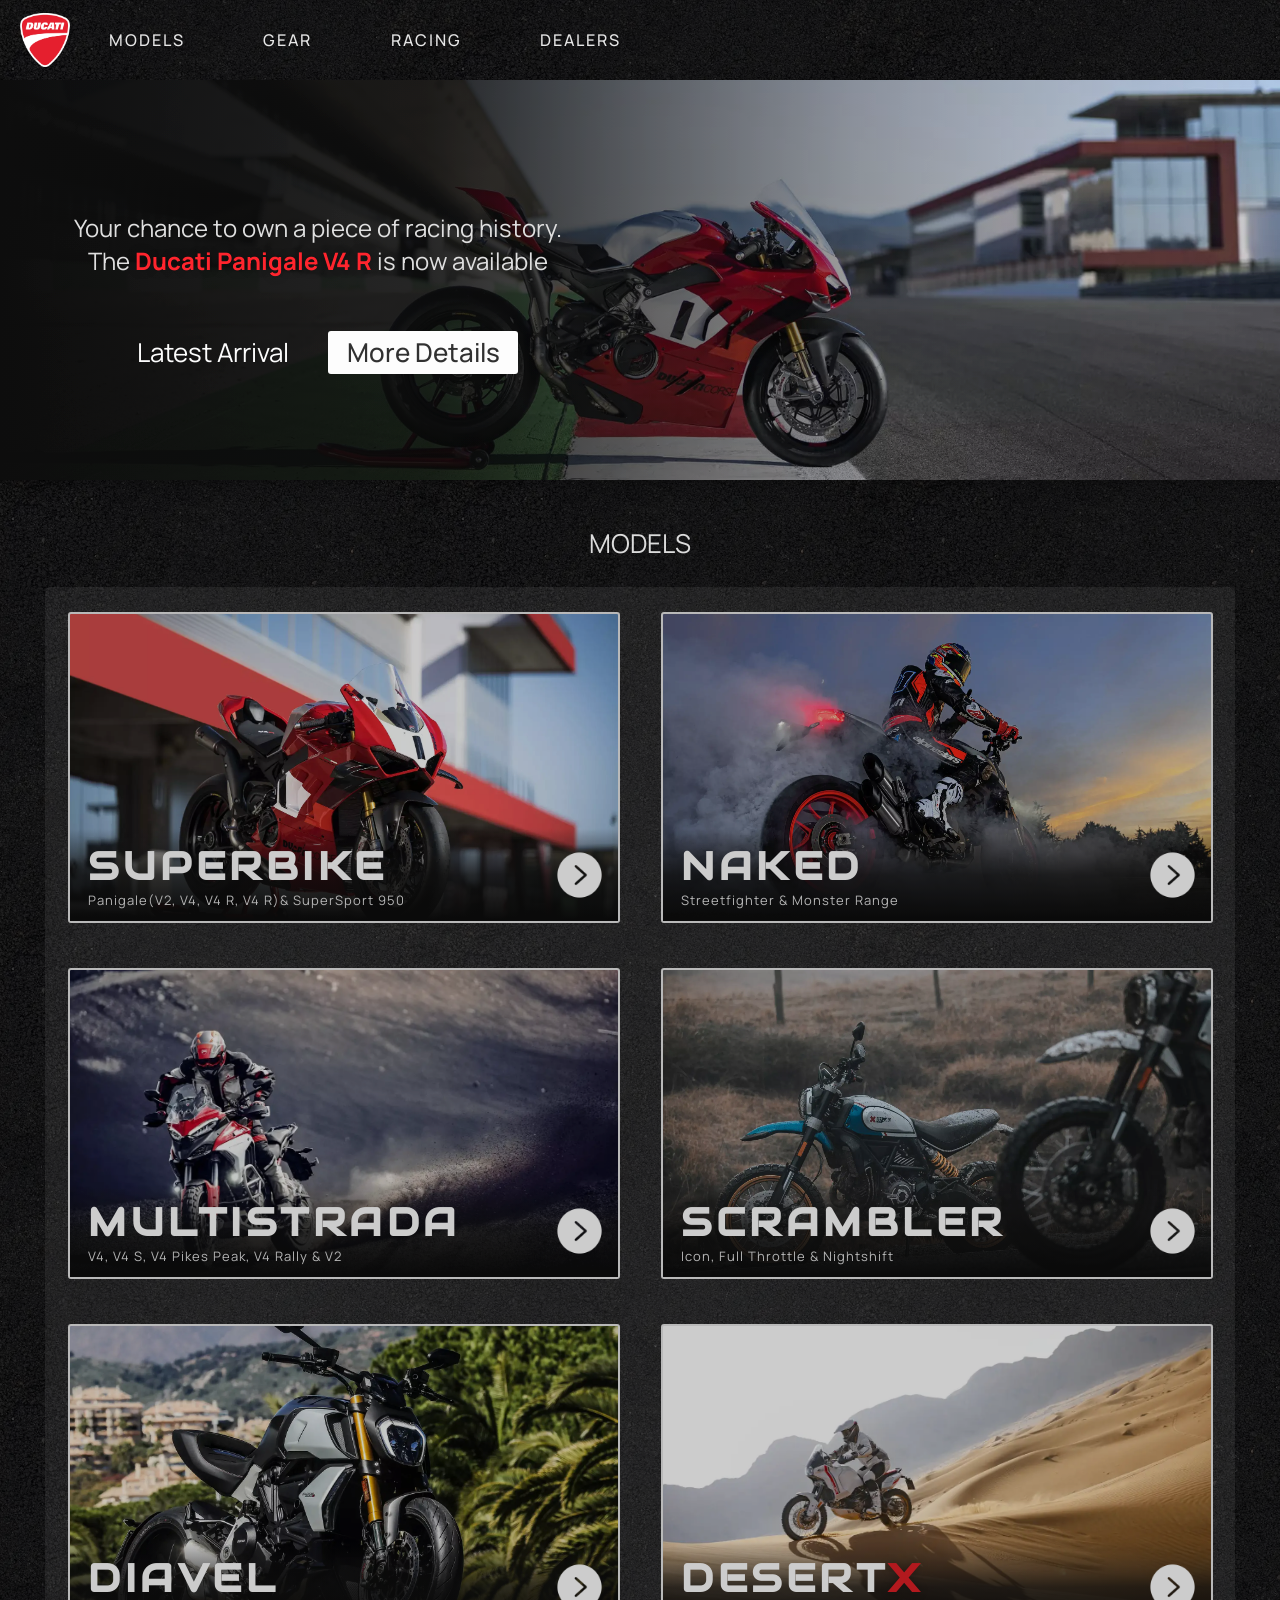
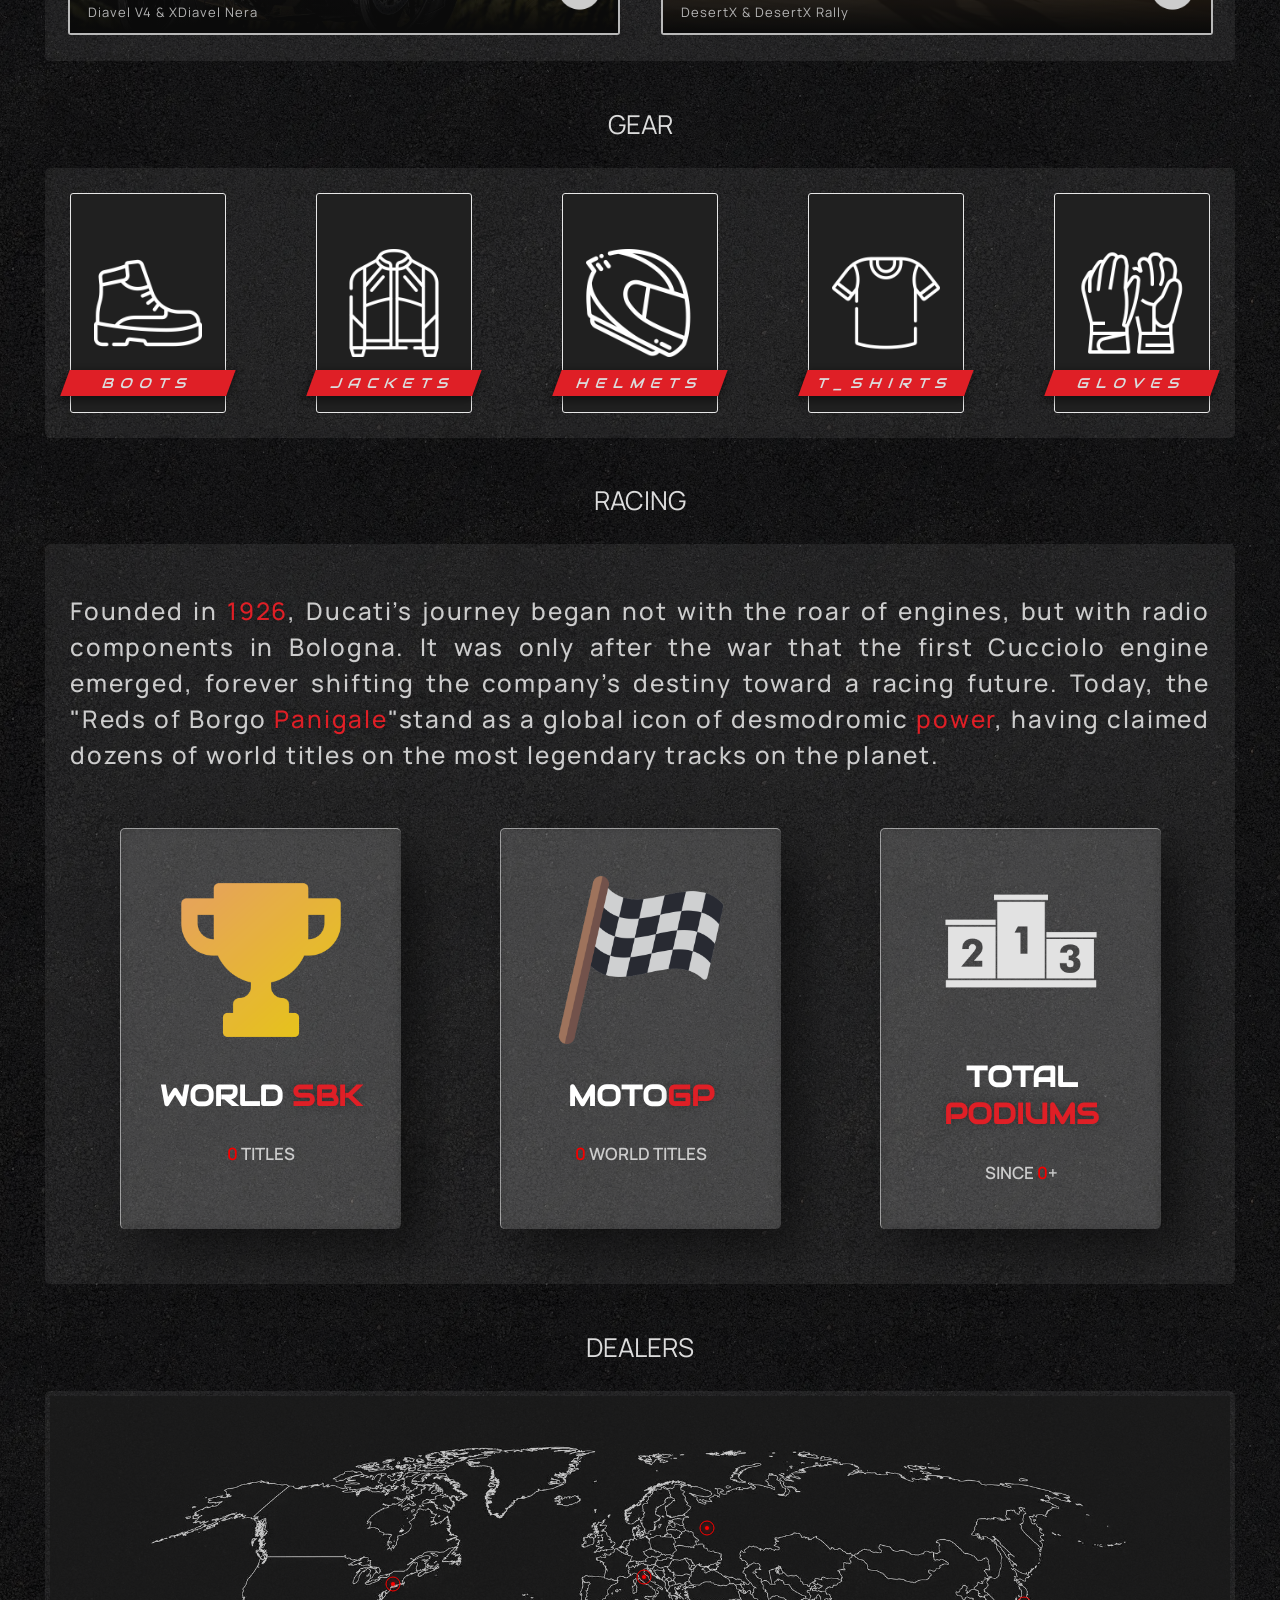
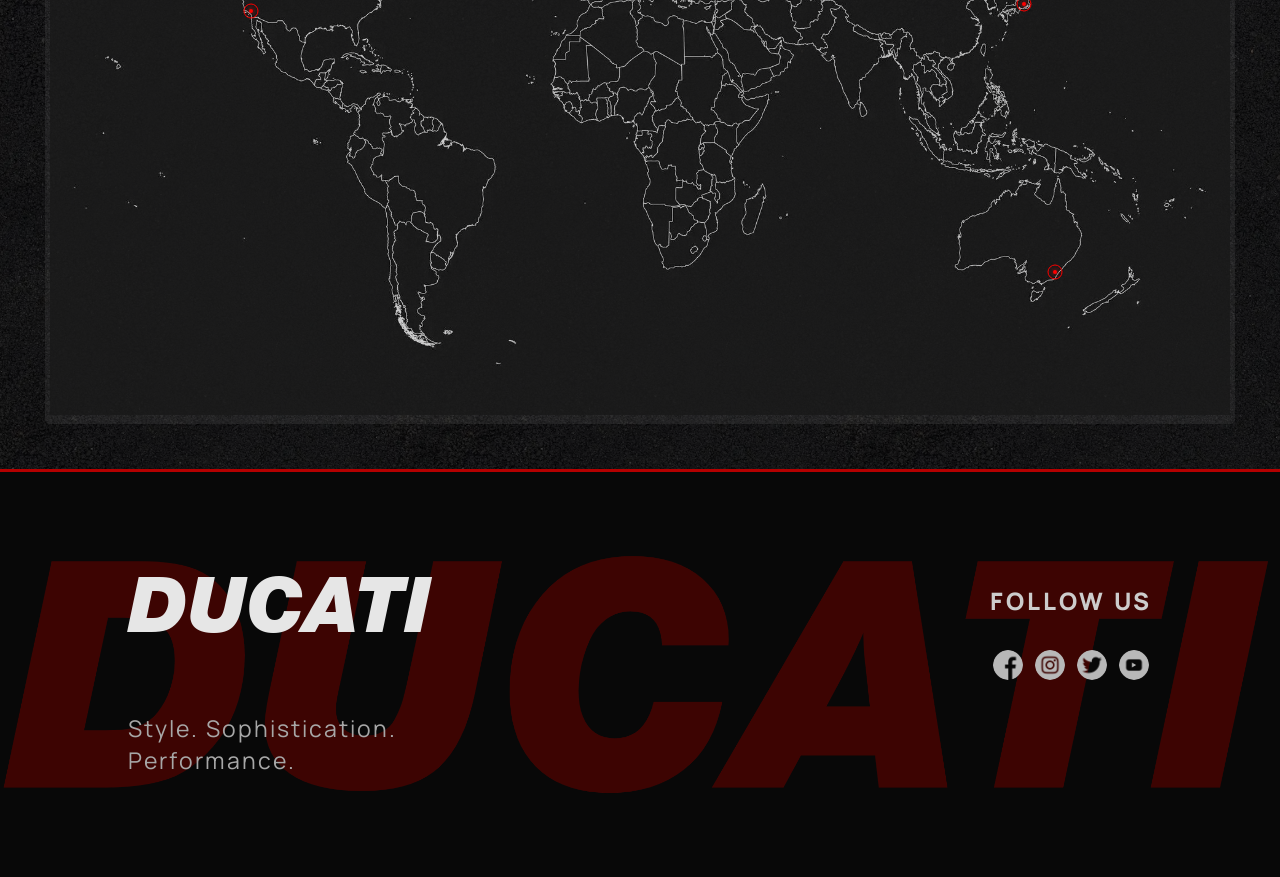
==== commit 891fadc3: "Add files via upload" ====
--- a/index.html
+++ b/index.html
@@ -8,7 +8,7 @@
     <link rel="stylesheet" href="./motostore.css">
 </head>
 
-<body>
+<body style="overflow-x: hidden;">
     <header class="header">
         <img class="ducatilogo" src="./dop/izob/Ducati_red_logo.svg.webp">
         <nav class="nav">
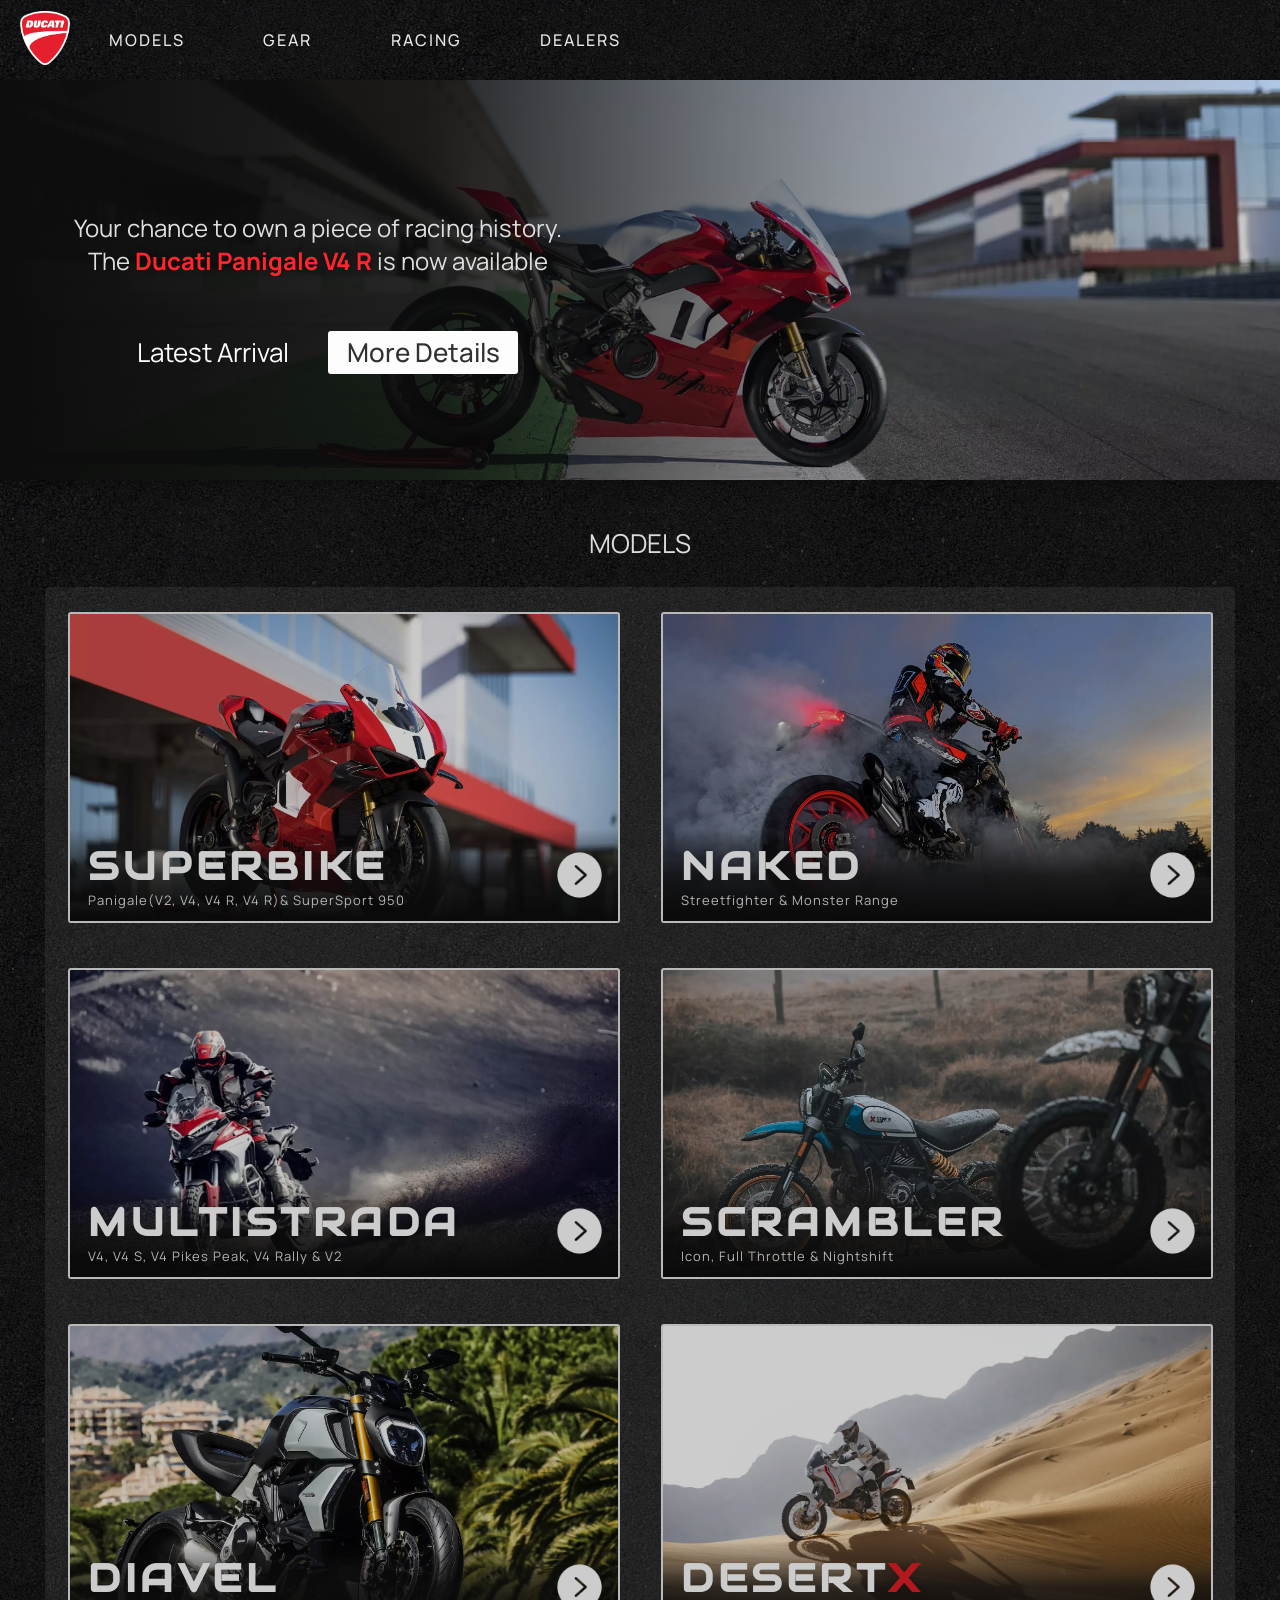
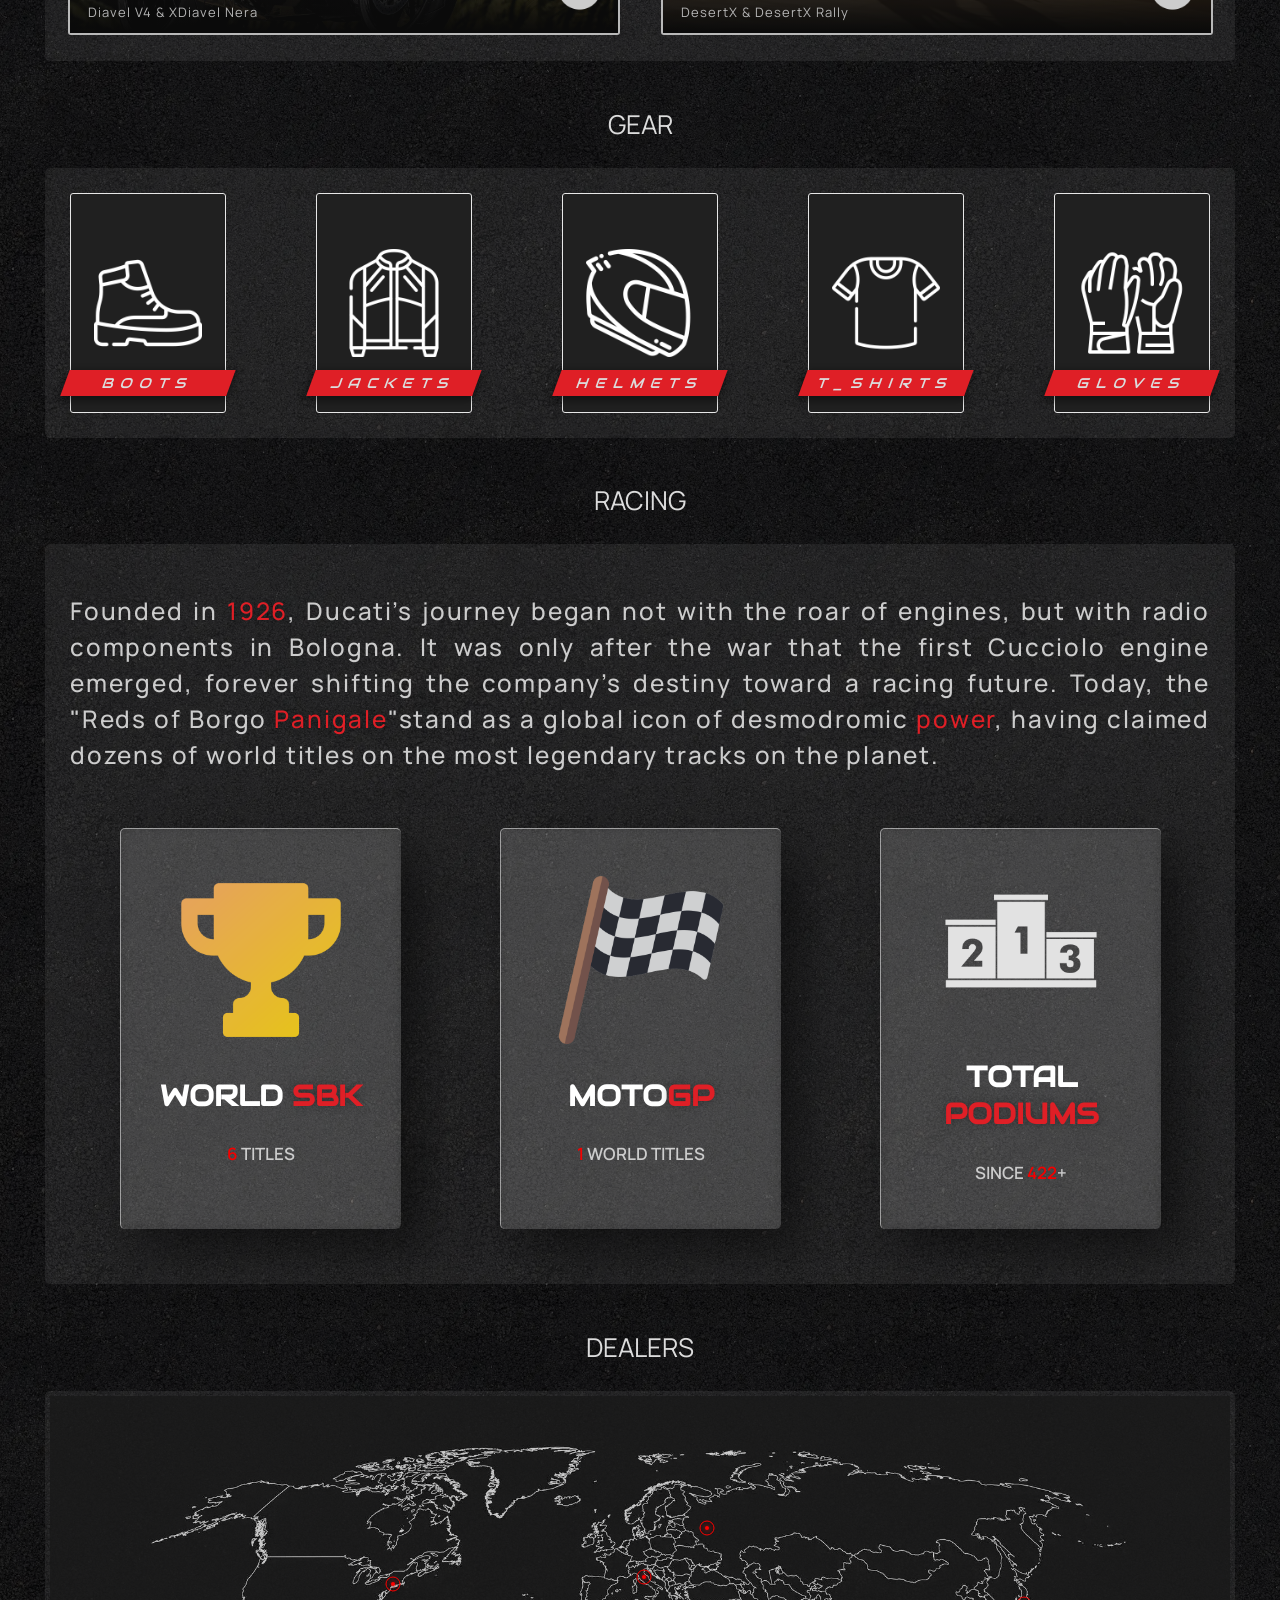
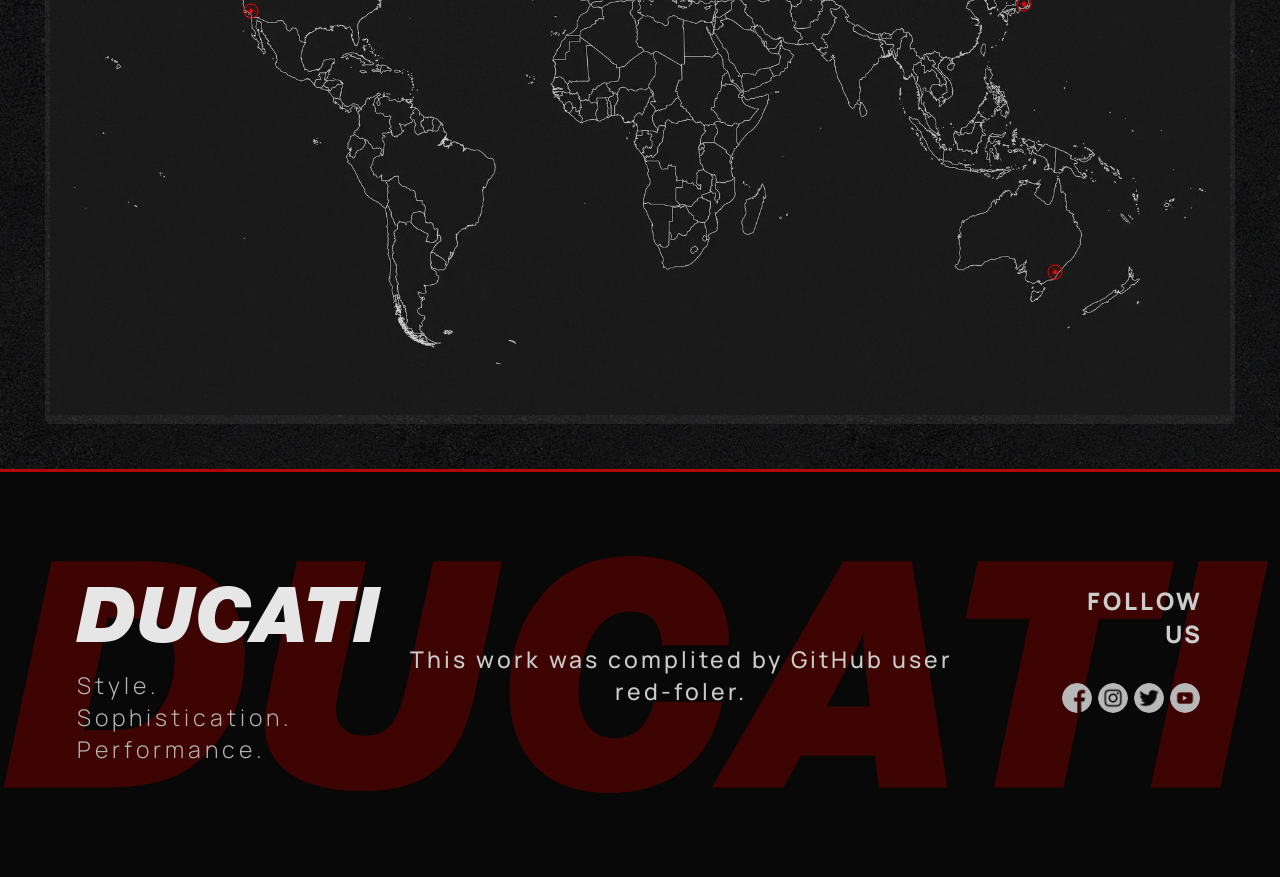
==== commit 017c1eef: "Add files via upload" ====
--- a/index.html
+++ b/index.html
@@ -10,7 +10,9 @@
 
 <body style="overflow-x: hidden;">
     <header class="header">
-        <img class="ducatilogo" src="./dop/izob/Ducati_red_logo.svg.webp">
+        <a class="ducatilogo" href="./index.html">
+        <img class="ducatilogo" src="./dop/izob/Ducati_red_logo.svg.webp" href="./index.html">
+        </a>
         <nav class="nav">
             <a class="navpoint" href="#MODELS">MODELS</a>
             <a class="navpoint" href="#GEAR">GEAR</a>
@@ -166,9 +168,6 @@
 
 
 
-
-
-
         <div class="blocks">
             <p class="h" id="DEALERS">DEALERS</p>
             <div class="mapblock">
@@ -205,18 +204,6 @@
             </div>
             </div>
         </div>
-
-
-
-
-
-
-
-
-
-
-
-
 
 
 
@@ -228,6 +215,9 @@
                 <div class="footercont">
                     <p class="DUCATIword">DUCATI</p>
                     <p class="footp">Style. Sophistication.<br> Performance.</p>
+                </div>
+                <div class="footercont_с">
+                    <p class="footp_c">This work was complited by GitHub user red-foler.</p>
                 </div>
                 <div class="footercont_2">
                     <p class="follow">FOLLOW US</p>
--- a/motostore.css
+++ b/motostore.css
@@ -50,6 +50,19 @@
     justify-content: space-between;
     margin: 0;
     padding: 20px;
+}
+.header_2{
+    height: 40px;
+    position:fixed;
+    z-index: 10;
+    width: 50%;
+    min-width: 550px;
+    display: flex;
+    flex-direction: row;
+    align-items: center;
+    justify-content: space-between;
+    margin: 0;
+    padding: 23px;
 }
 .nav{
     width: 100%;
@@ -107,9 +120,9 @@
     width: 100%;
     height: 100vh;
     min-height: 500px;
-    background: url(./dop/izob/moto_3.webp);
+    background: url(./dop/izob/moto_3_1.webp);
     filter: brightness(1.5);
-    background-position:65% 10%;
+    background-position:35% 70%;
     background-repeat: no-repeat;
     background-size: cover;
     margin: 0;
@@ -260,7 +273,7 @@
     position: relative;
     overflow: hidden;
 }
-.glavbuybutton:visited, .navpoint:visited, .navpoint:active, .navpoint,.glavbuybutton:active,.glavbuybutton{
+.glavbuybutton:visited, .navpoint:visited, .navpoint:active, .navpoint,.glavbuybutton:active,.glavbuybutton,.ducatilogo:visited{
     text-decoration: none;
     outline: none;
 
@@ -330,7 +343,7 @@
     flex-direction: row;
     width: 100%;
     height: 100vh;
-    position: absolute;
+    position: relative;
     justify-content: left;
     box-shadow: 0px -5px 15px 0px rgba(0, 0, 0, 0.15);
 }
@@ -614,6 +627,7 @@
 
 
 .footer{
+    position: relative;
     filter: brightness(0.9);
     bottom: 0;
     width: 100vw;
@@ -622,6 +636,7 @@
     background-color: #090909;
     padding: 0;
     border-top: 3px solid rgb(200, 0, 0);
+    z-index: 1000;
 }
 .infooter{
     width: 100vw;
@@ -636,19 +651,24 @@
 .footercontent{
     display: flex;
     flex-direction: row;
-    justify-content: space-between;
-    align-items: center;
+    justify-content: space-around;
+    align-items:center;
     margin: 0 auto;
     padding: 0;
-    width: 80%;
+    width: 88%;
     height: 100%;
 }
 .footercont{
     height: 50%;
     display: flex;
     flex-direction: column;
+    justify-content: space-evenly;
+}
+.footercont_c{
+    height: 50%;
+    display: flex;
+    flex-direction: column;
     justify-content: space-between;
-    
 }
 .DUCATIword{
     font-family: hel;
@@ -657,12 +677,22 @@
     margin: 0;
 }
 .footp{
-    color: rgb(186, 186, 186);
+    color: rgb(200, 200, 200);
     font-family: man;
     font-size: clamp(13px, 2vw, 23px);
-    letter-spacing: 2px;
+    letter-spacing: 4px;
     text-align: left;
     margin: 0;
+    font-weight: 300;
+}
+.footp_c{
+    color: rgb(224, 224, 224);
+    font-family: man;
+    font-size: clamp(13px, 2vw, 23px);
+    letter-spacing: 3px;
+    text-align: center;
+    margin: 0;
+    font-weight: 500;
 }
 .footercont_2{
     height: 45%;
@@ -670,6 +700,7 @@
     flex-direction: column;
     justify-content:start;
     gap: 30px;
+    margin-left: 6vw;
 }
 .follow{
     font-size:clamp(14px, 2vw, 24px);
@@ -888,6 +919,13 @@
 @media (max-width: 768px){
 
     .header{
+        position: fixed;
+        width: 90vw;
+        margin: 5vw;
+        min-width: 10px;
+        padding: 0;
+    }
+    .header_2{
         position: fixed;
         width: 90vw;
         margin: 5vw;
@@ -1037,14 +1075,35 @@
 
 .footercontent{
     width: 90%;
+    flex-direction: column;
 }
 .arrowONcard{
     width: 4vh;
     height: 4vh;
 }
-
-
-
+.footer{
+    height: 30vh;
+}
+.infooter{
+    height: 30vh;
+}
+.footp{
+    text-align: center;
+}
+.footp_c{
+    margin-left: 0vw;
+}
+.footercont_2{
+    margin-left: 0;
+    justify-content: space-evenly;
+    gap: 0;
+}
+.follow{
+    text-align: center;
+}
+.DUCATIword{
+    text-align: center;
+}
 
 
 
@@ -1096,13 +1155,16 @@
 }
 
 .footer{
-    height: 25vh;
+    height: 40vh;
+    display: flex;
+    align-items: center;
 }
 .infooter{
-    height: 25vh;
-}
-.footercont{
-    display: flex;
-    justify-content: space-evenly;
+    height: 35vh;
+}
+
+.footercont_c{
+    height: 0%;
+    display: none;
 }
 }
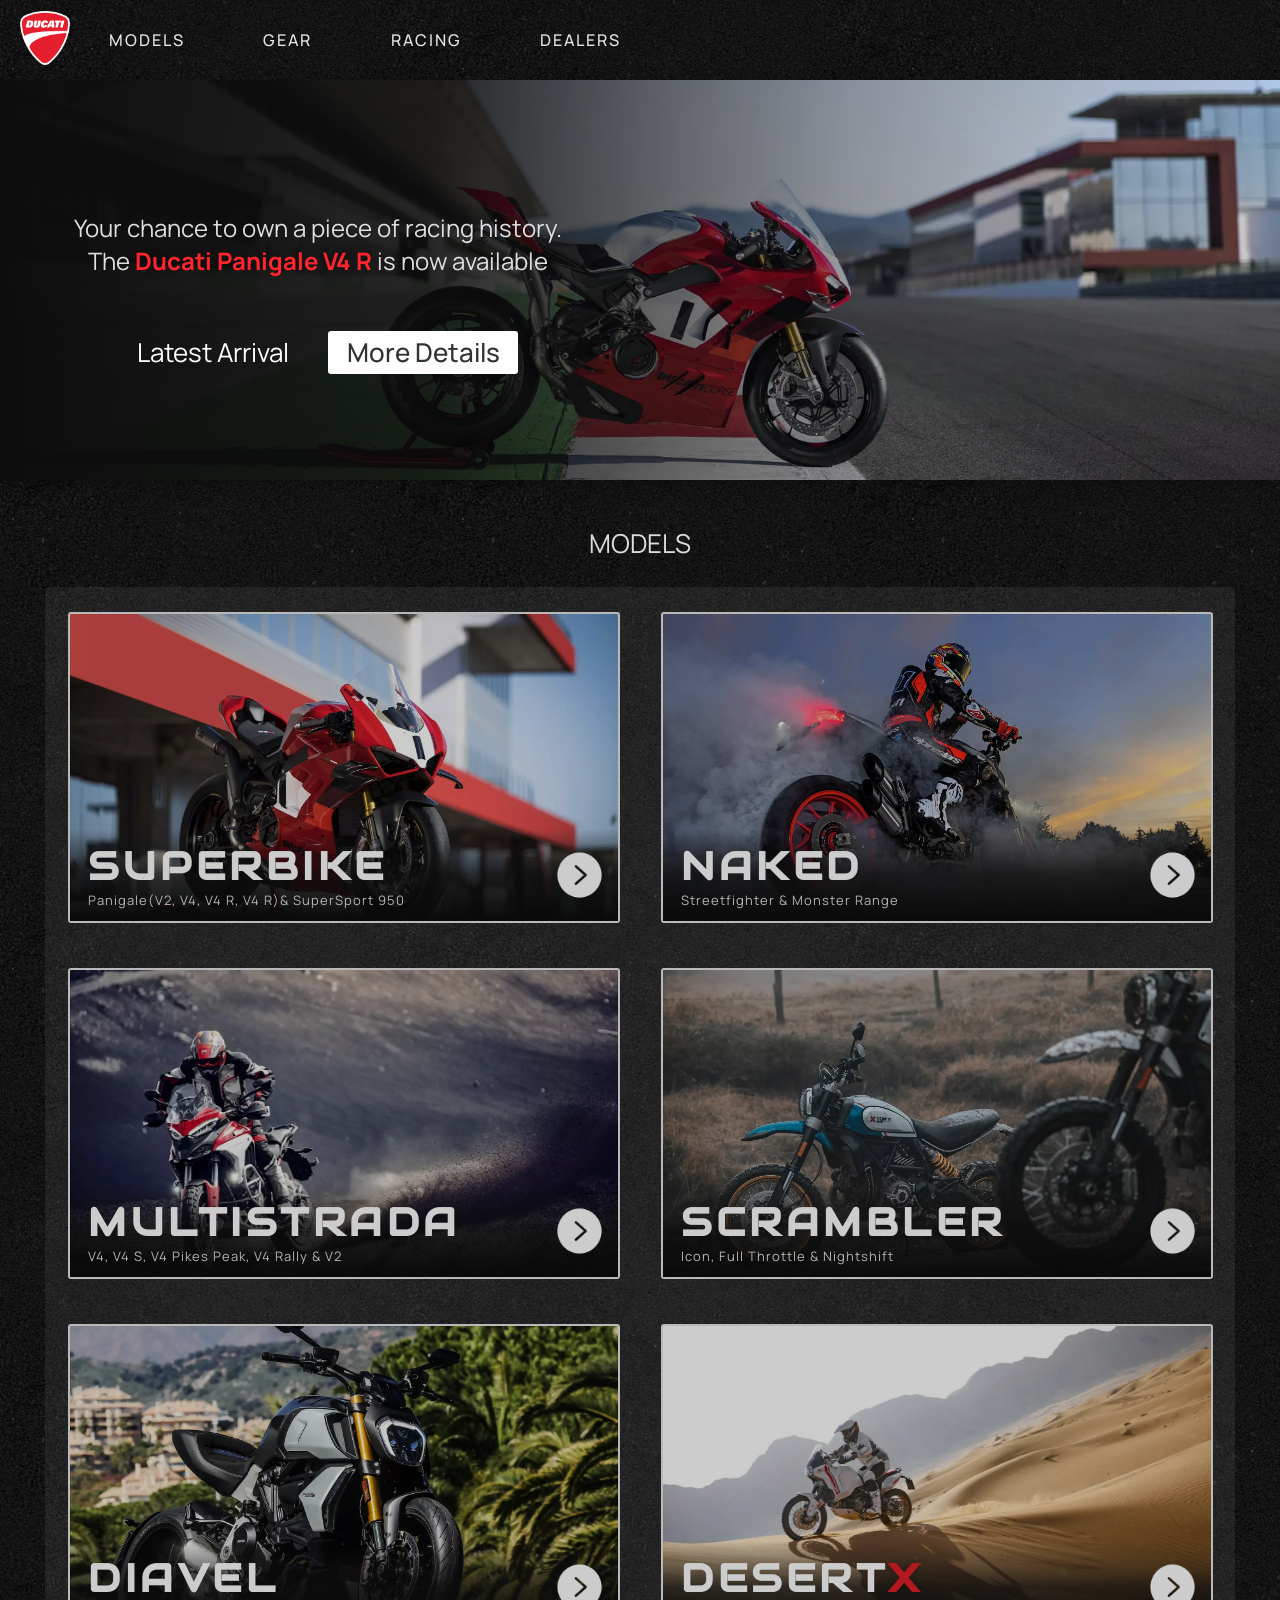
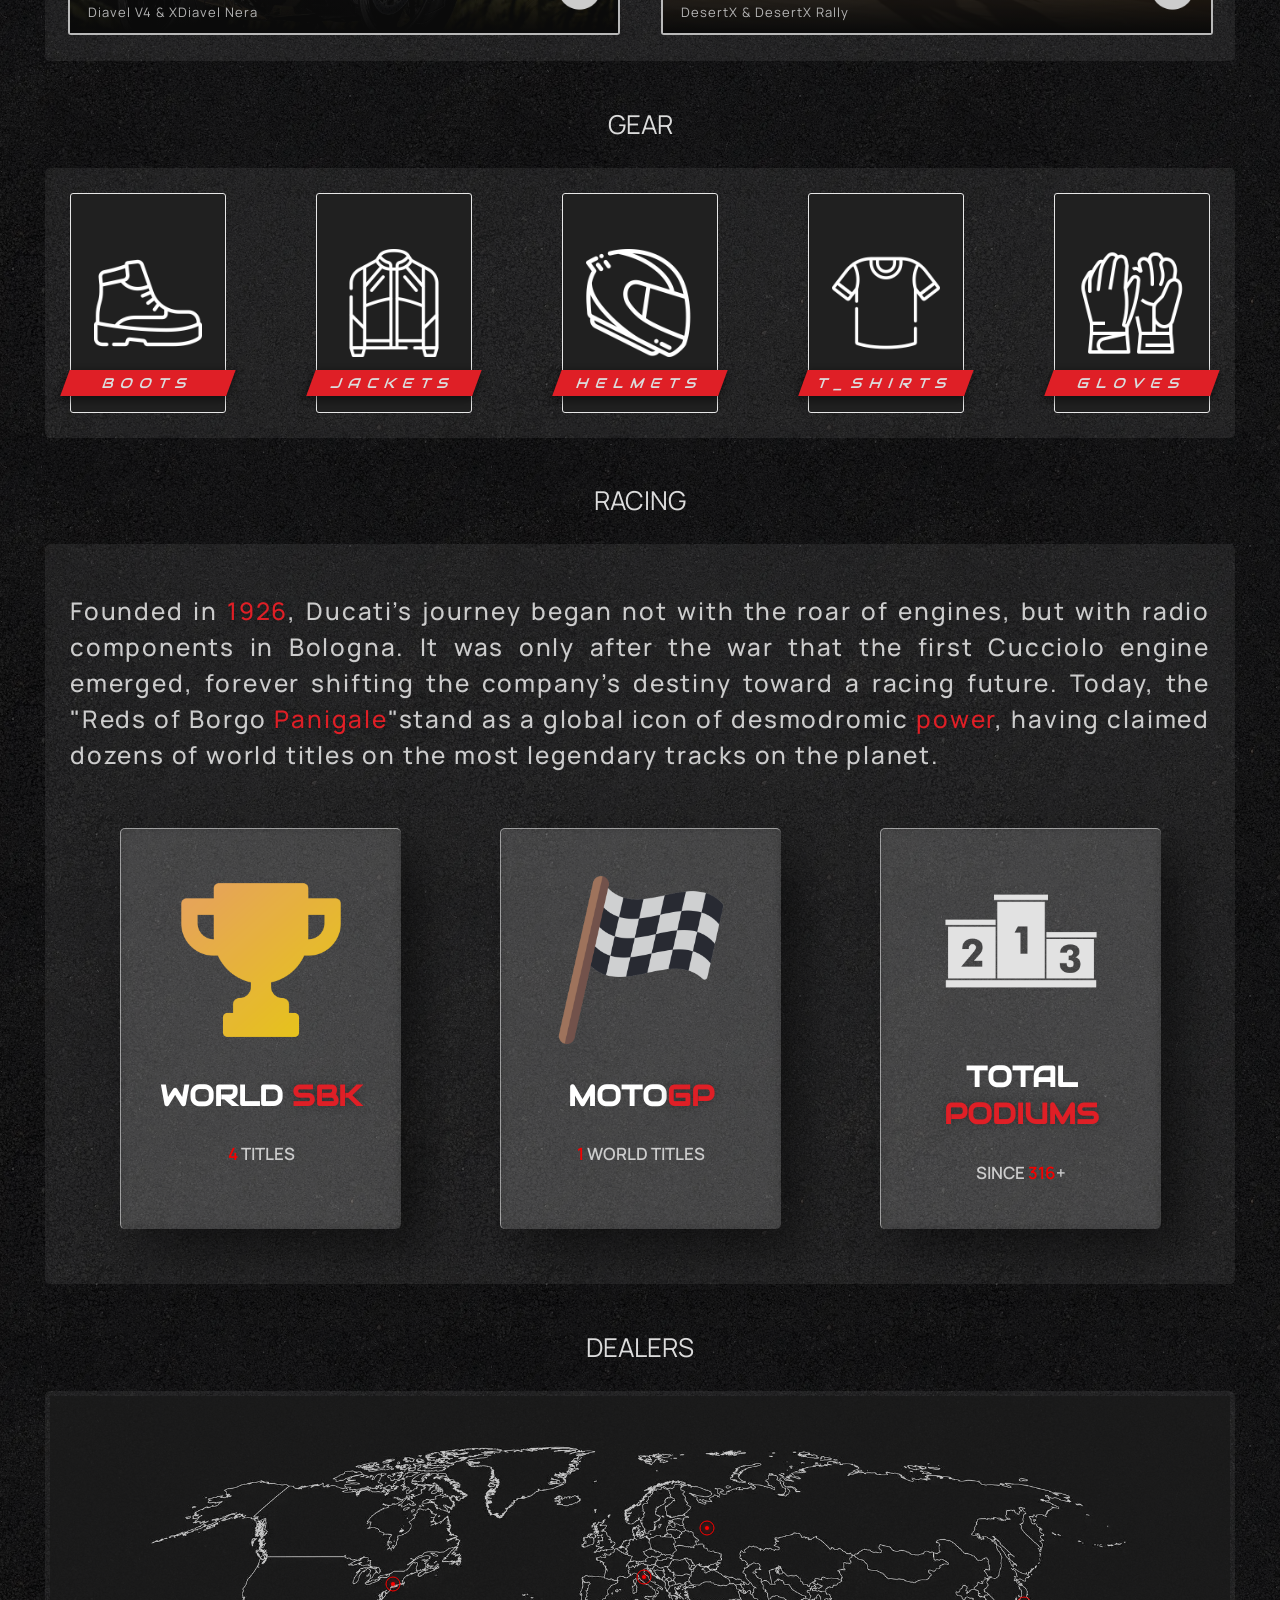
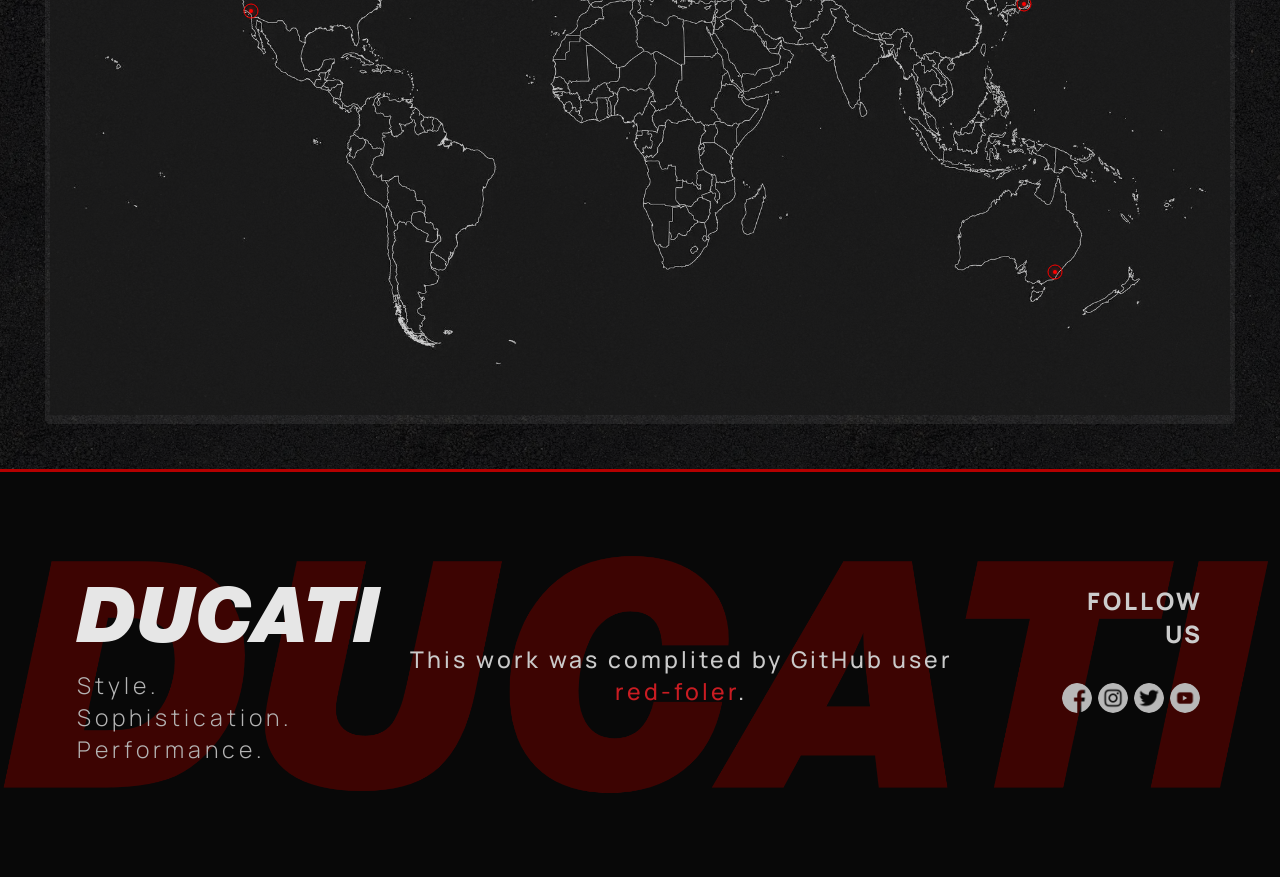
==== commit 63cdad8d: "Add files via upload" ====
--- a/index.html
+++ b/index.html
@@ -9,6 +9,7 @@
 </head>
 
 <body style="overflow-x: hidden;">
+    <div class="for_long_disp">
     <header class="header">
         <a class="ducatilogo" href="./index.html">
         <img class="ducatilogo" src="./dop/izob/Ducati_red_logo.svg.webp" href="./index.html">
@@ -217,7 +218,7 @@
                     <p class="footp">Style. Sophistication.<br> Performance.</p>
                 </div>
                 <div class="footercont_с">
-                    <p class="footp_c">This work was complited by GitHub user red-foler.</p>
+                    <p class="footp_c">This work was complited by GitHub user <a class="reda" href="https://github.com/red-foler">red-foler</a>.</p>
                 </div>
                 <div class="footercont_2">
                     <p class="follow">FOLLOW US</p>
@@ -233,5 +234,6 @@
     </footer>
     <script src="./motostore.js"></script>
     <script src="./motostore_2.js"></script>
+    </div>
 </body>
 </html>
--- a/motostore.css
+++ b/motostore.css
@@ -37,6 +37,10 @@
     -webkit-user-select: none;
     -ms-user-select: none;
     user-select: none;
+}
+.for_long_disp{
+    margin: 0;
+    padding: 0;
 }
 .header{
     height: 40px;
@@ -326,7 +330,7 @@
     color: rgb(49, 49, 49);
     font-weight: 500;
     width: 95%;
-    line-height: 44px;
+    line-height: 51px;
     letter-spacing: 4px;
 }
 
@@ -728,6 +732,16 @@
 }
 .folicon:hover{
     filter: brightness(1.2) drop-shadow(0px 0px 5px red);
+}
+.reda{
+    color: #df1f26;
+    font-weight: 500;
+    text-decoration: none;
+    transition: 0.2s;
+}
+.reda:hover{
+    color: #f60008;
+    text-decoration:underline;
 }
 
 
@@ -1167,4 +1181,13 @@
     height: 0%;
     display: none;
 }
+}
+
+
+
+
+@media (max-width: 1080px){
+    .for_long_disp{
+        max-width: 1080px;
+    }
 }
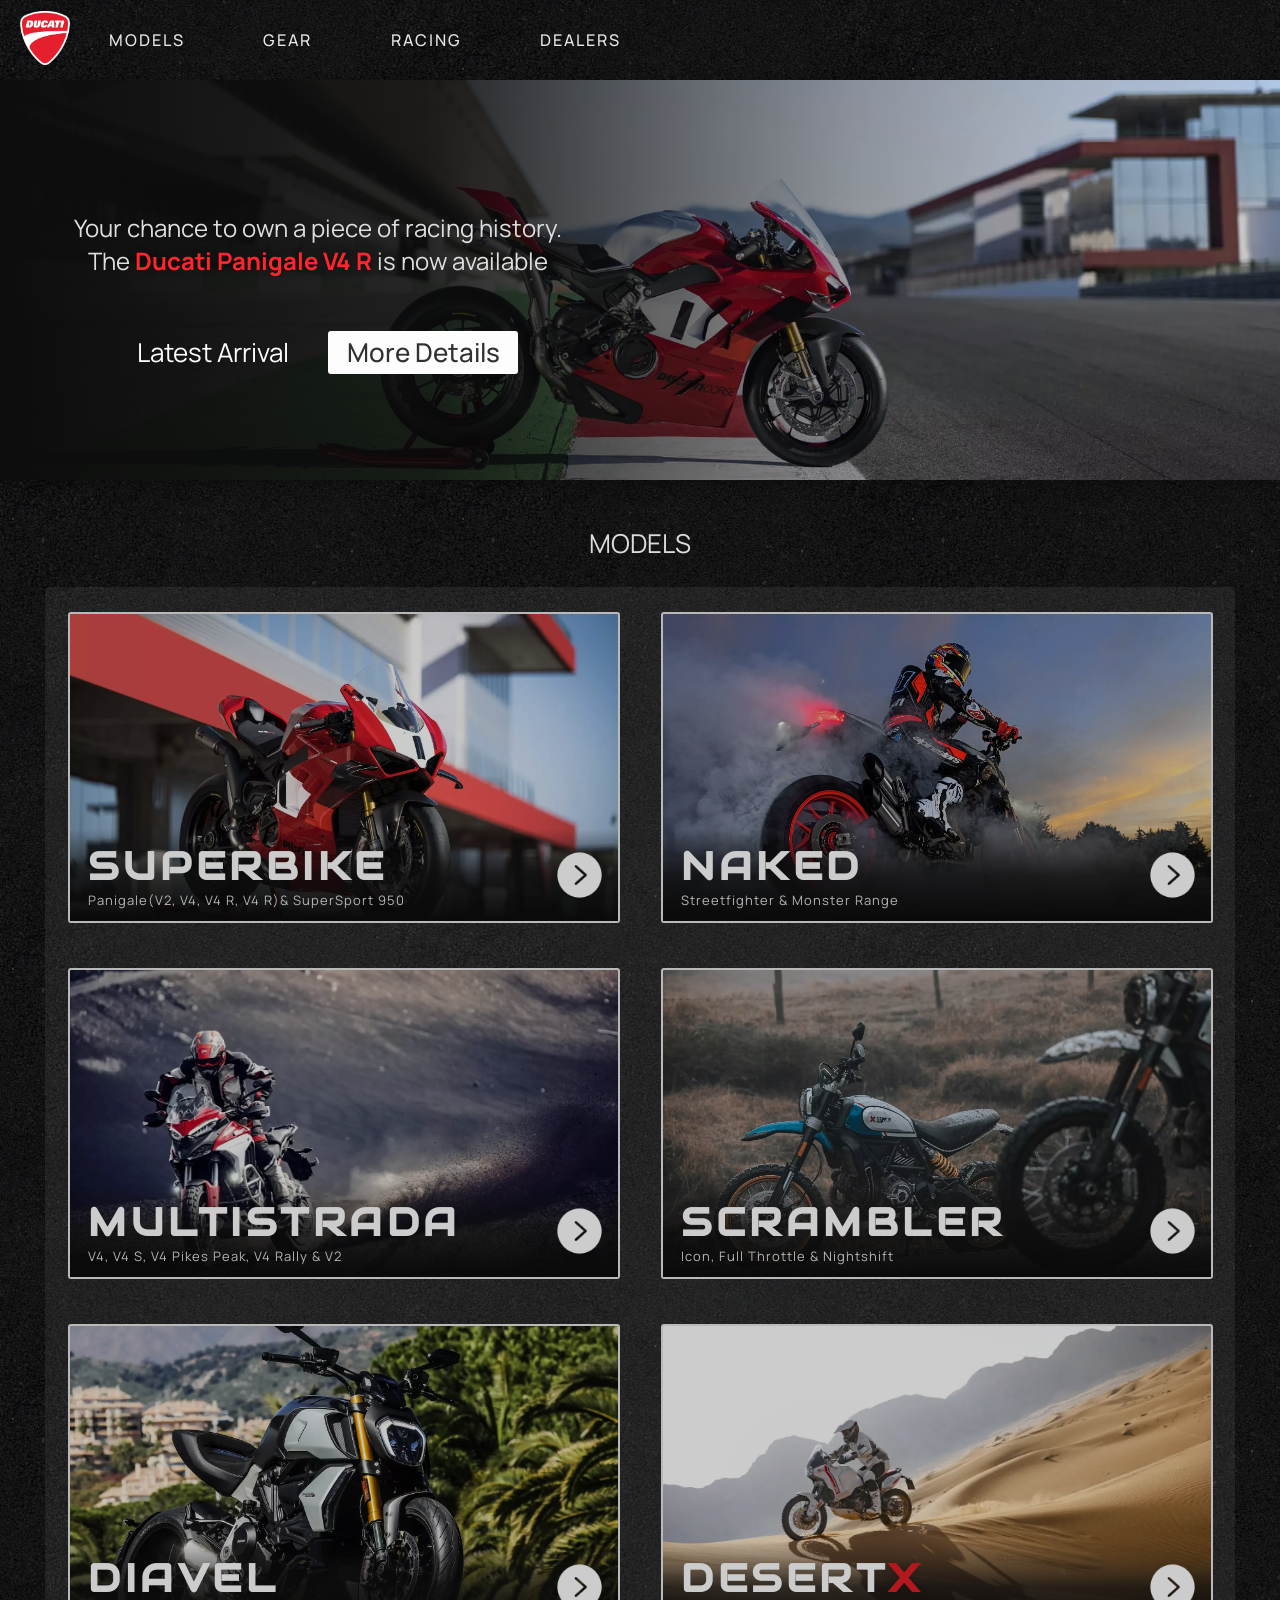
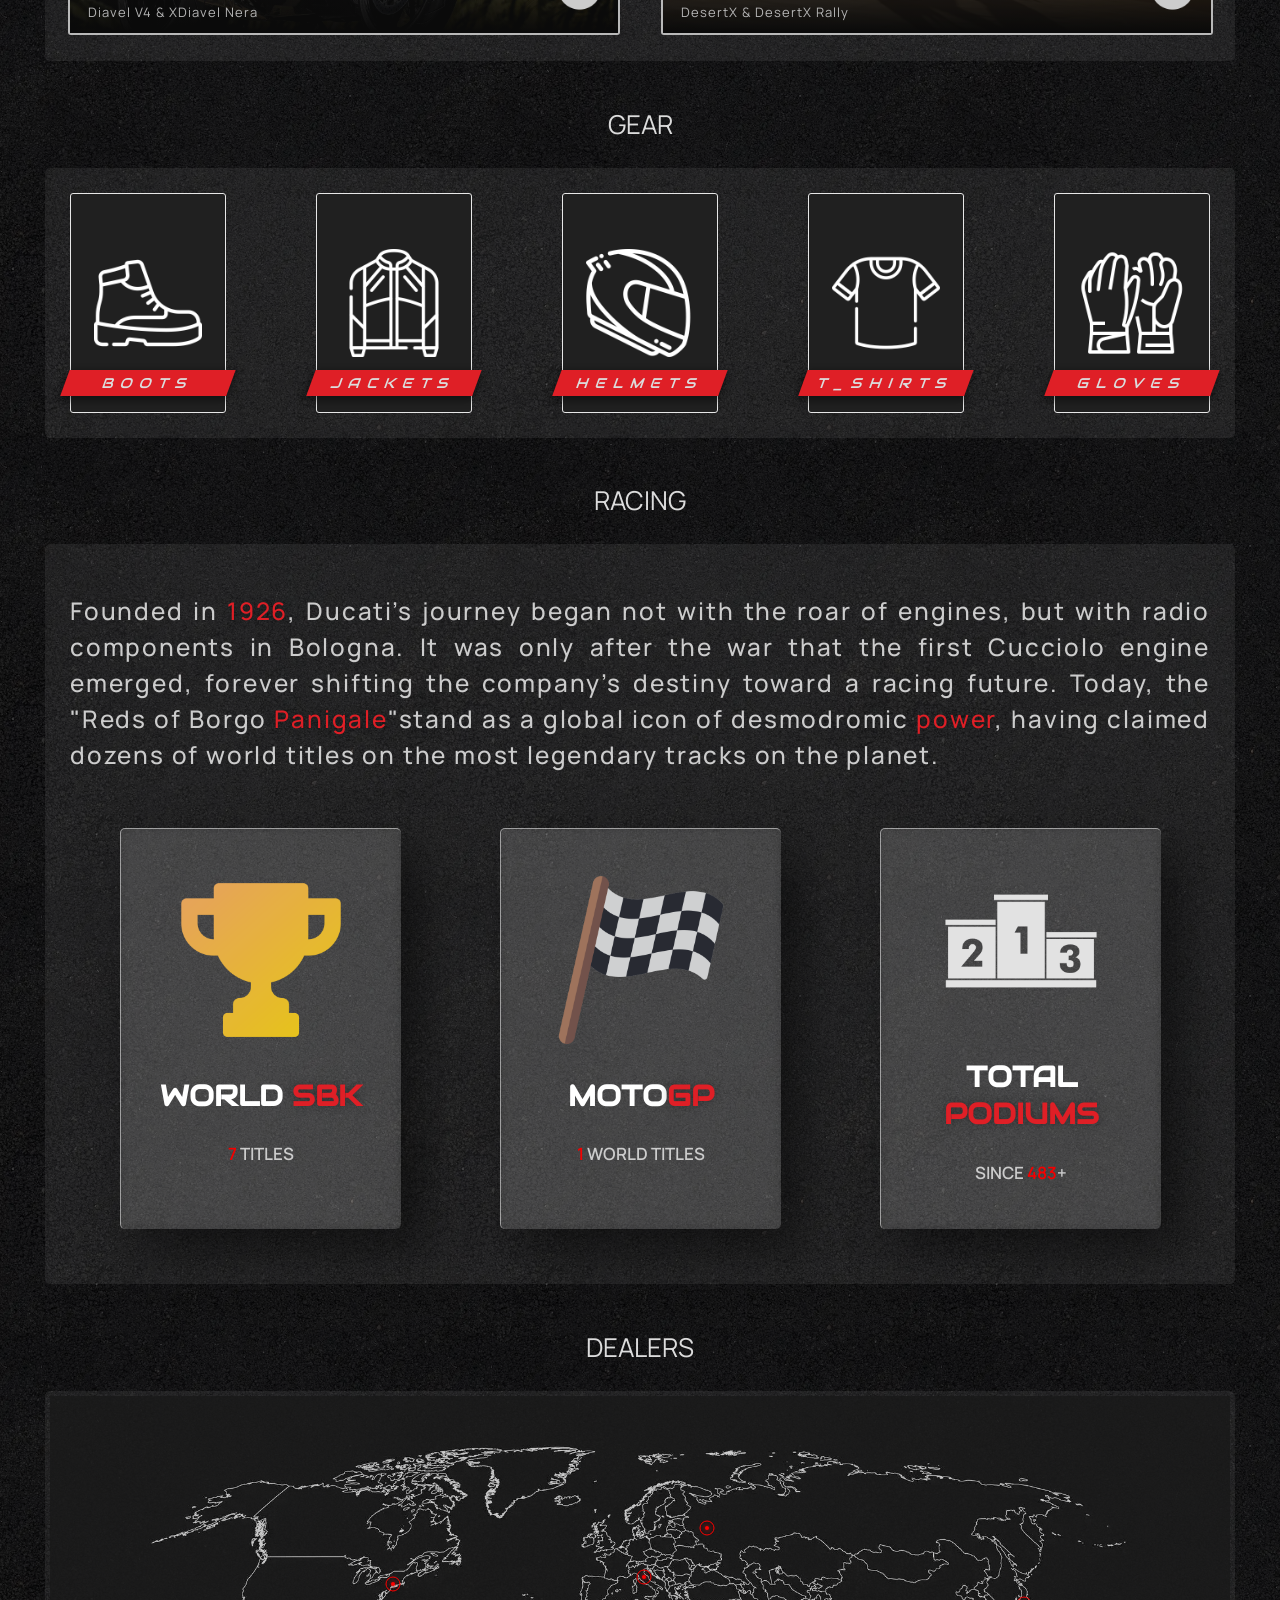
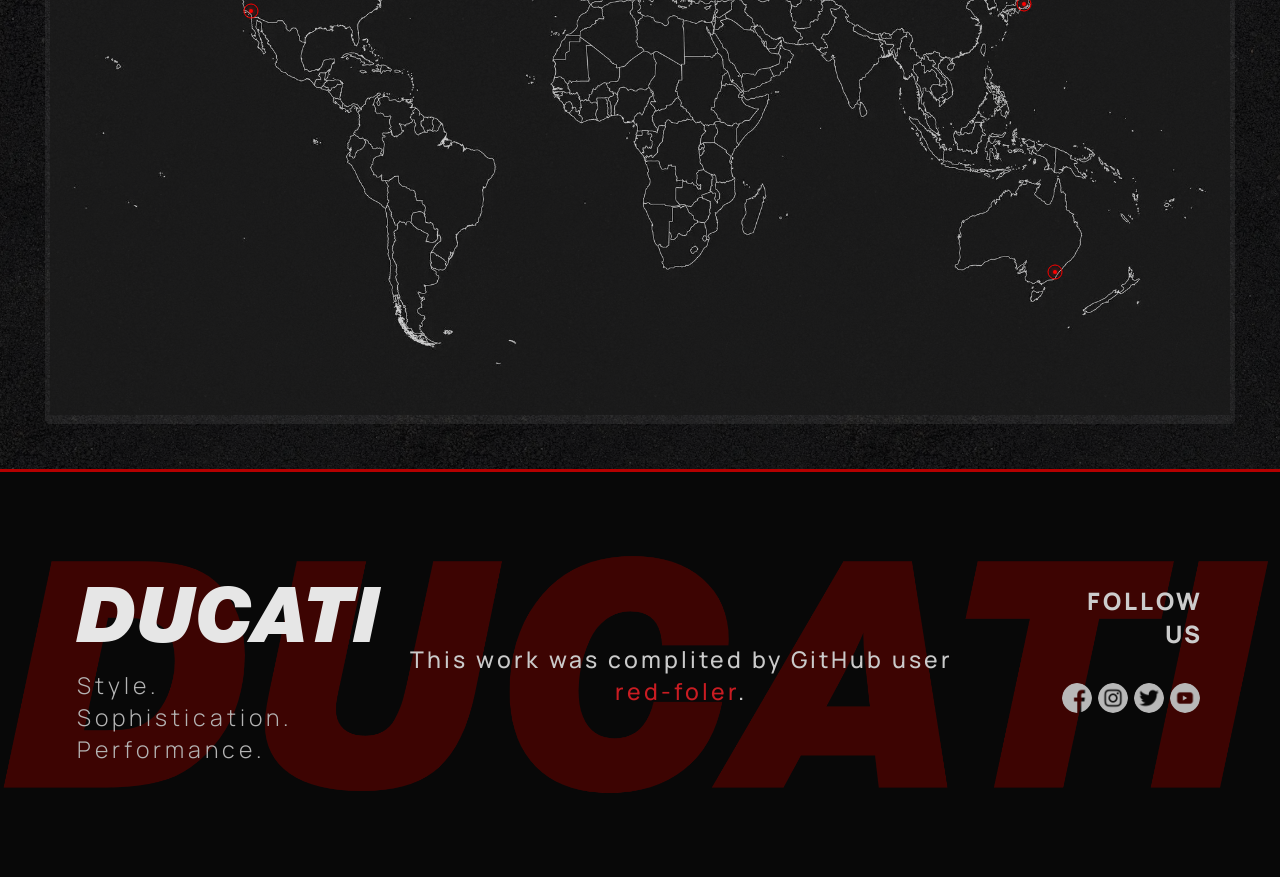
==== commit 127f9365: "Add files via upload" ====
--- a/index.html
+++ b/index.html
@@ -9,7 +9,6 @@
 </head>
 
 <body style="overflow-x: hidden;">
-    <div class="for_long_disp">
     <header class="header">
         <a class="ducatilogo" href="./index.html">
         <img class="ducatilogo" src="./dop/izob/Ducati_red_logo.svg.webp" href="./index.html">
@@ -234,6 +233,5 @@
     </footer>
     <script src="./motostore.js"></script>
     <script src="./motostore_2.js"></script>
-    </div>
 </body>
 </html>
--- a/motostore.css
+++ b/motostore.css
@@ -37,10 +37,6 @@
     -webkit-user-select: none;
     -ms-user-select: none;
     user-select: none;
-}
-.for_long_disp{
-    margin: 0;
-    padding: 0;
 }
 .header{
     height: 40px;
@@ -1181,13 +1177,4 @@
     height: 0%;
     display: none;
 }
-}
-
-
-
-
-@media (max-width: 1080px){
-    .for_long_disp{
-        max-width: 1080px;
-    }
 }
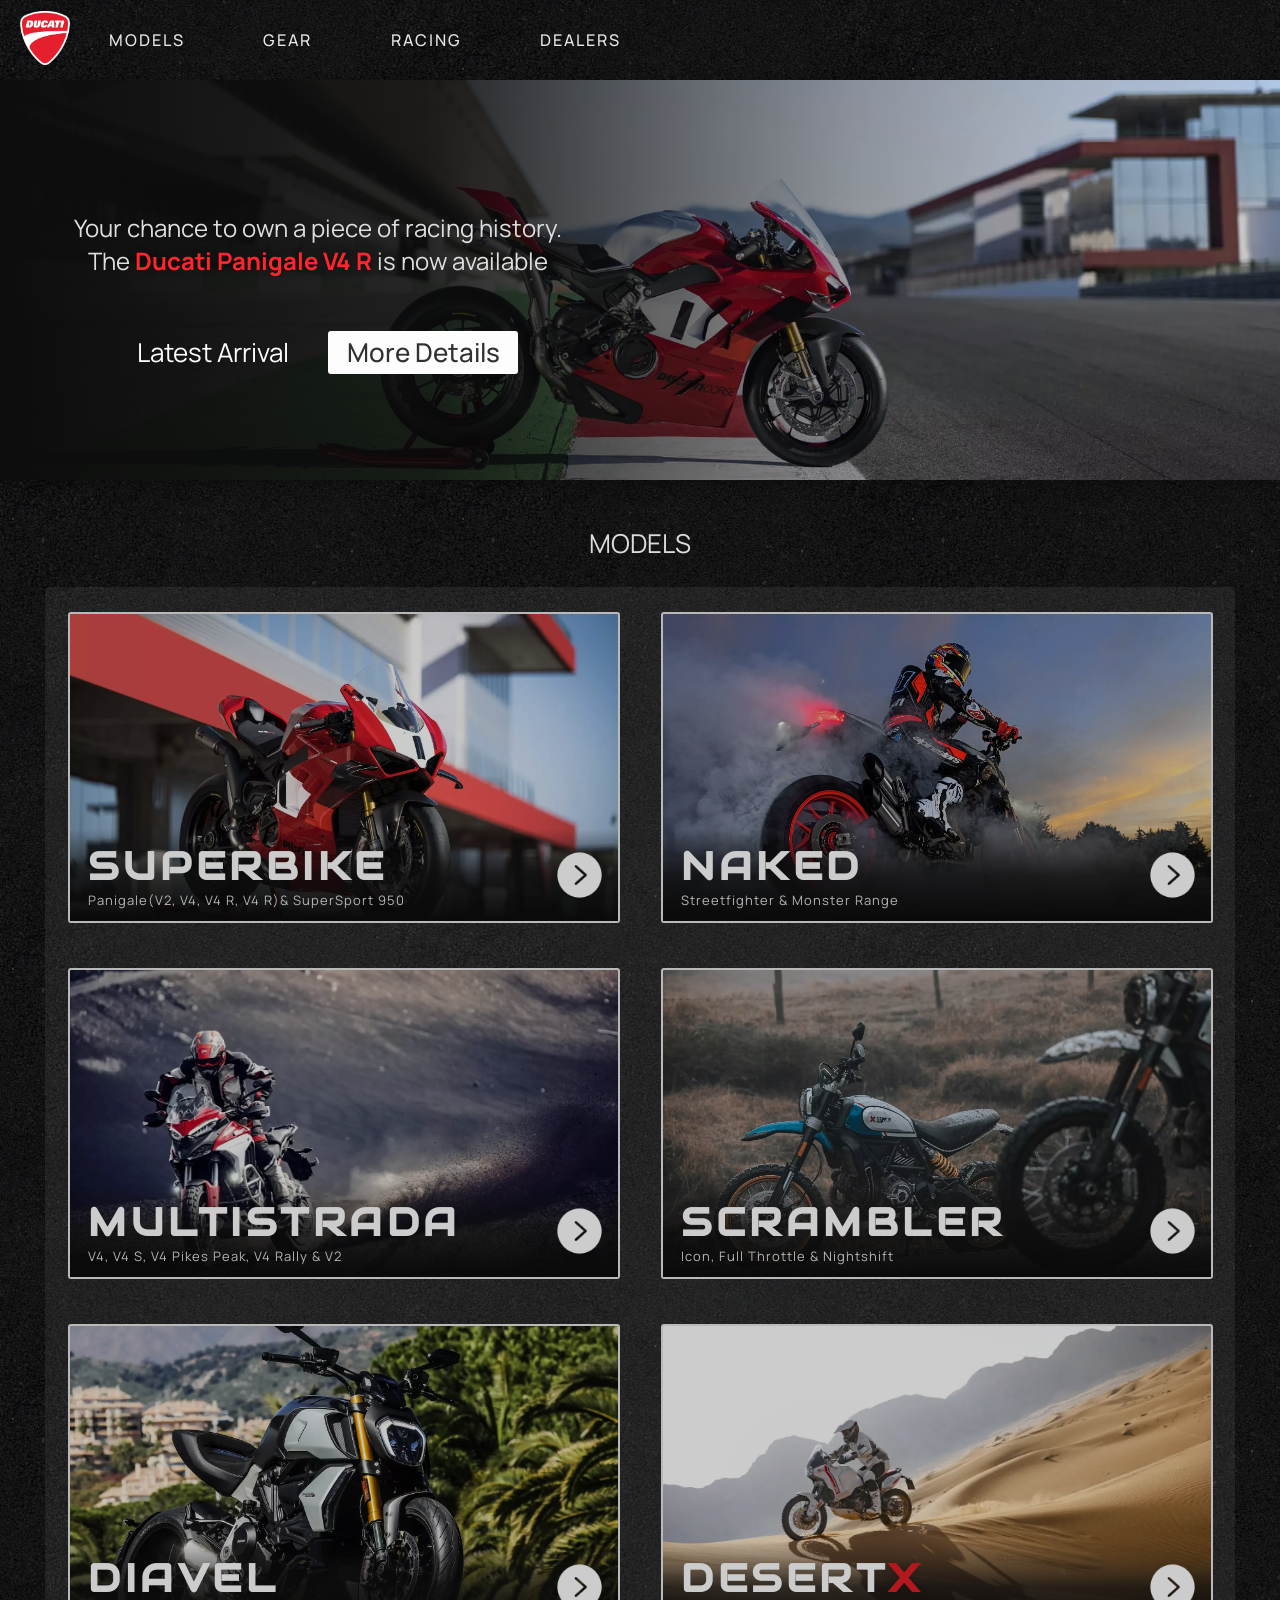
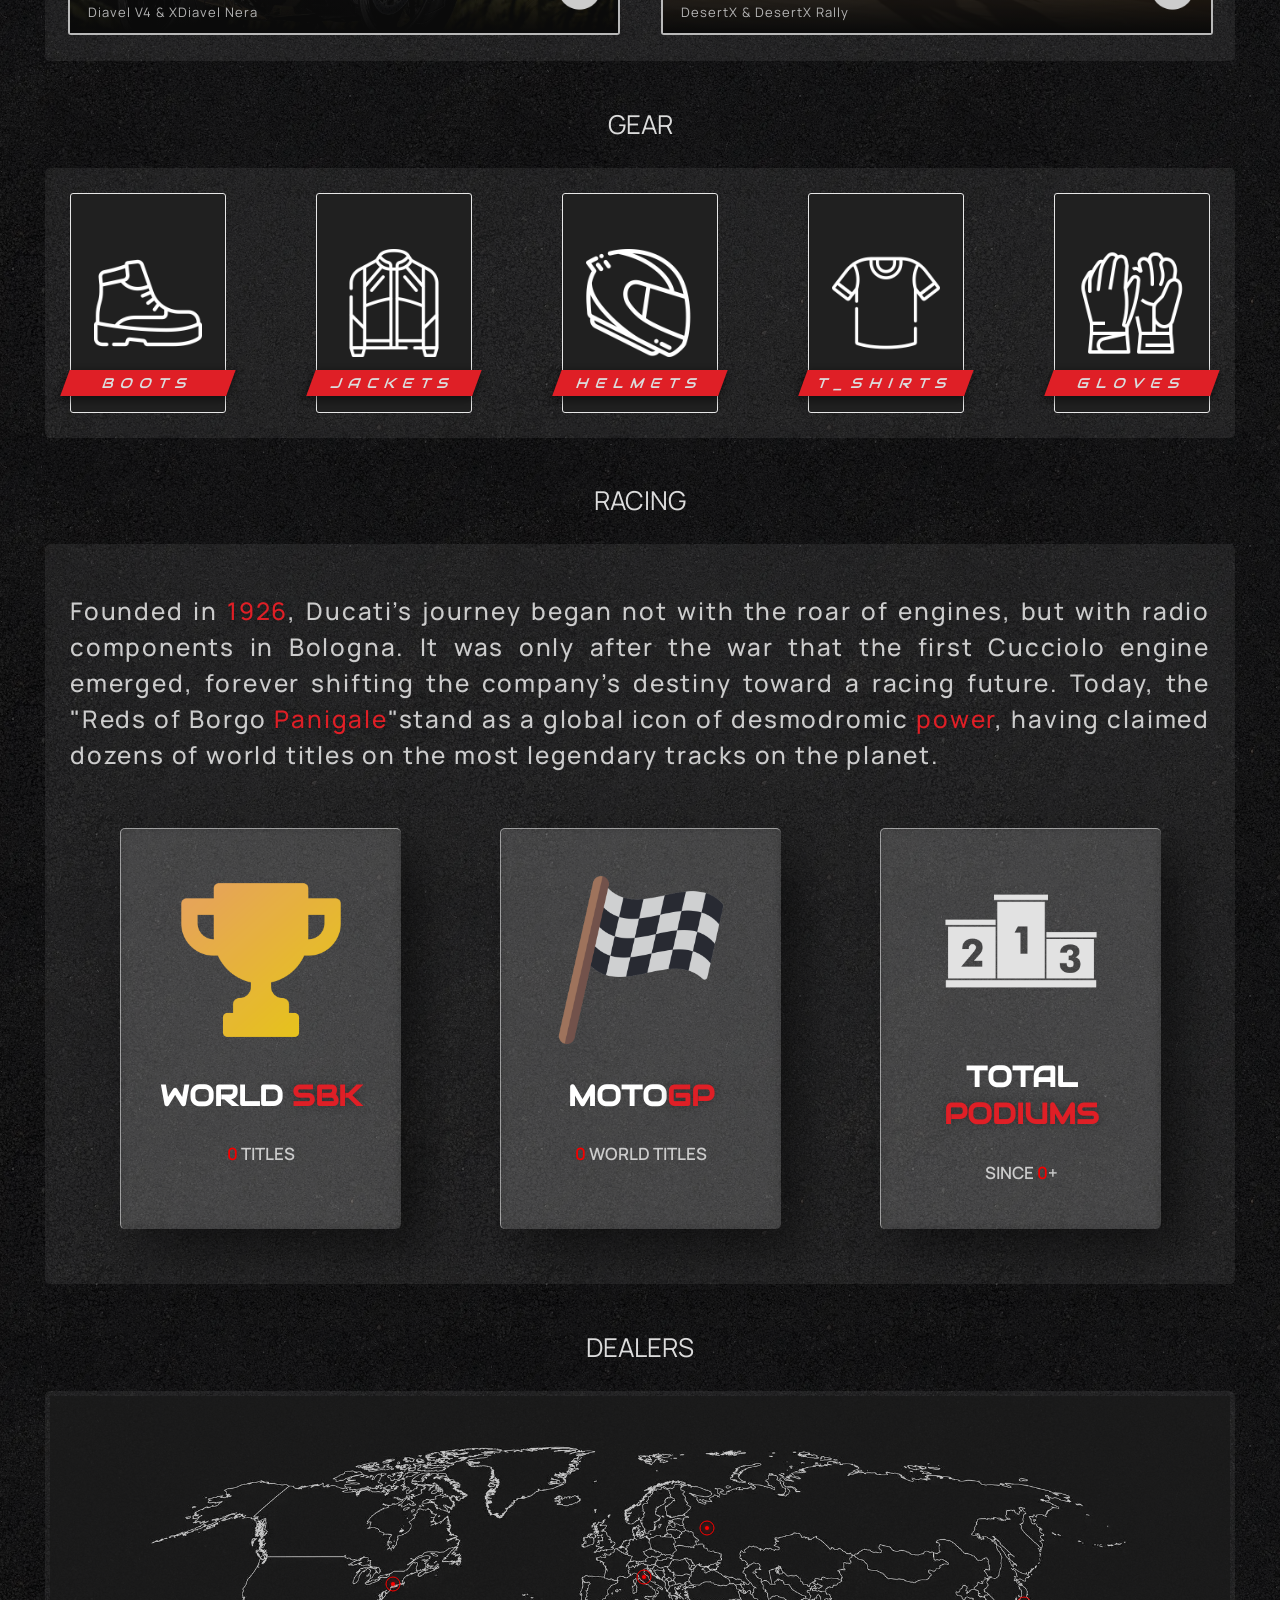
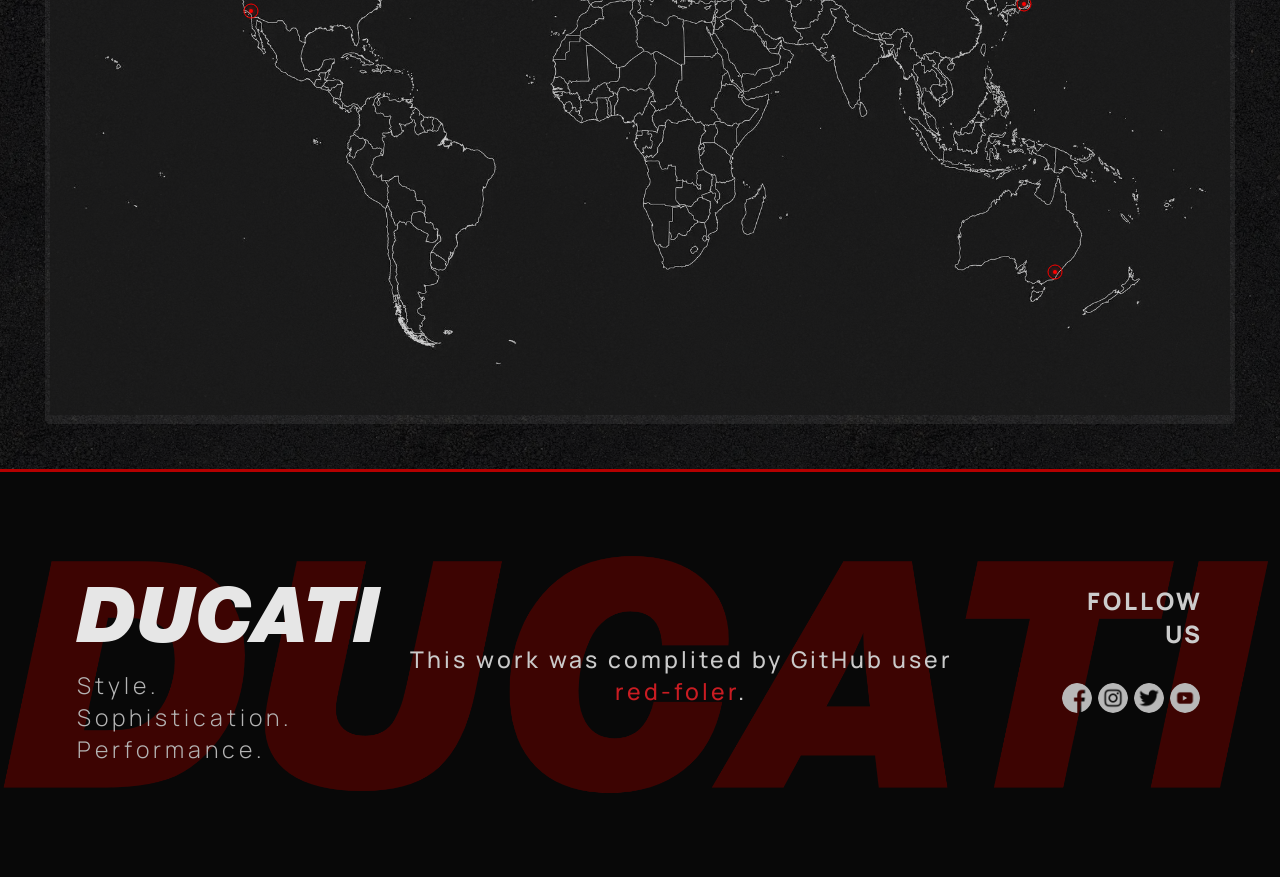
==== commit 6ee2f935: "Add files via upload" ====
--- a/index.html
+++ b/index.html
@@ -45,11 +45,12 @@
         <div class="categblock">
             <div class="parentcategs">
                 <div class="superbike categcard">
+                    <a class="superbikea" href="./supersport.html">
                     <div class="cardsoverlay">
                         <p class="categname">SUPERBIKE</p>
                         <p class="categtypes">Panigale(V2, V4, V4 R, V4 R)& SuperSport 950</p>
                         <img class="arrowONcard" src="./dop/izob/arrow_1.png">
-                    </div>
+                    </div></a>
                 </div>
                 <div class="naked categcard">
                     <div class="cardsoverlay">
--- a/motostore.css
+++ b/motostore.css
@@ -133,6 +133,13 @@
     box-shadow: 0px 5px 15px 0px rgba(0, 0, 0, 0.25);
     z-index: 0;
 }
+.supersport{
+    background: url(./dop/izob/backforsupersport.webp);
+    background-position:35% 70%;
+    background-repeat: no-repeat;
+    background-size: cover;
+    
+}
 .glav_2{
     width: 100%;
     height: 30vh;
@@ -166,6 +173,18 @@
     align-items: center;
     justify-content: left;    
 }
+.glav2_ctlg{
+    min-height: 500px;
+    position: absolute;
+    width: 100%;
+    height: 100vh;
+    margin: 0;
+    padding: 0;
+    background: linear-gradient(90deg ,rgb(5, 5, 5),rgba(5, 5, 5, 0.8) ,rgba(7, 7, 7, 0.3), rgba(0, 0, 0, 0.0)) ;
+    display: flex;
+    align-items: center;
+    justify-content: center;  
+}
 .glav2_2{
     min-height: 400px;
     position: absolute;
@@ -186,9 +205,16 @@
     display: flex;
     flex-direction: column;
     justify-content: center;
-    
-}
-
+}
+.glavcont_ctlg{
+    height: 85%;
+    width: 90%;
+    padding: 30px;
+    margin: 0;
+    display: flex;
+    flex-direction: column;
+    justify-content: center;
+}
 .glavh1 {
     position: relative;
     color: rgba(211, 211, 211, 1);
@@ -197,6 +223,21 @@
     margin: 0 auto;
     width: 100%;
     text-align: center;
+}
+.glavh1_ctlg{
+    position: relative;
+    color: rgba(211, 211, 211, 1);
+    font-family: aud;
+    font-size: 9vw;
+    margin: 0 auto;
+    width: 100%;
+    text-align: center;
+}
+.glavh1_ctlg span{
+    display: inline-block;
+    opacity: 0;
+    transform: translateY(30px);
+    animation: slideUp 1.2s ease-out forwards;
 }
 .glavh1 span {
     display: inline-block;
@@ -225,6 +266,12 @@
     color: rgb(186, 186, 186);
     font-family: man;
     font-size: 24px;
+    text-align: center;
+}
+.glavp_ctlg{
+    color: rgb(186, 186, 186);
+    font-family: man;
+    font-size: 20px;
     text-align: center;
 }
 .priceline{
@@ -897,6 +944,27 @@
     left: 28.9%;
 }
 
+
+
+
+
+
+
+
+
+
+
+
+
+
+.supersport_ctlg{
+    margin: 0;
+    padding: 0;
+}
+.ctlg_card{
+    margin: 0;
+    padding: 0;
+}
 
 
 
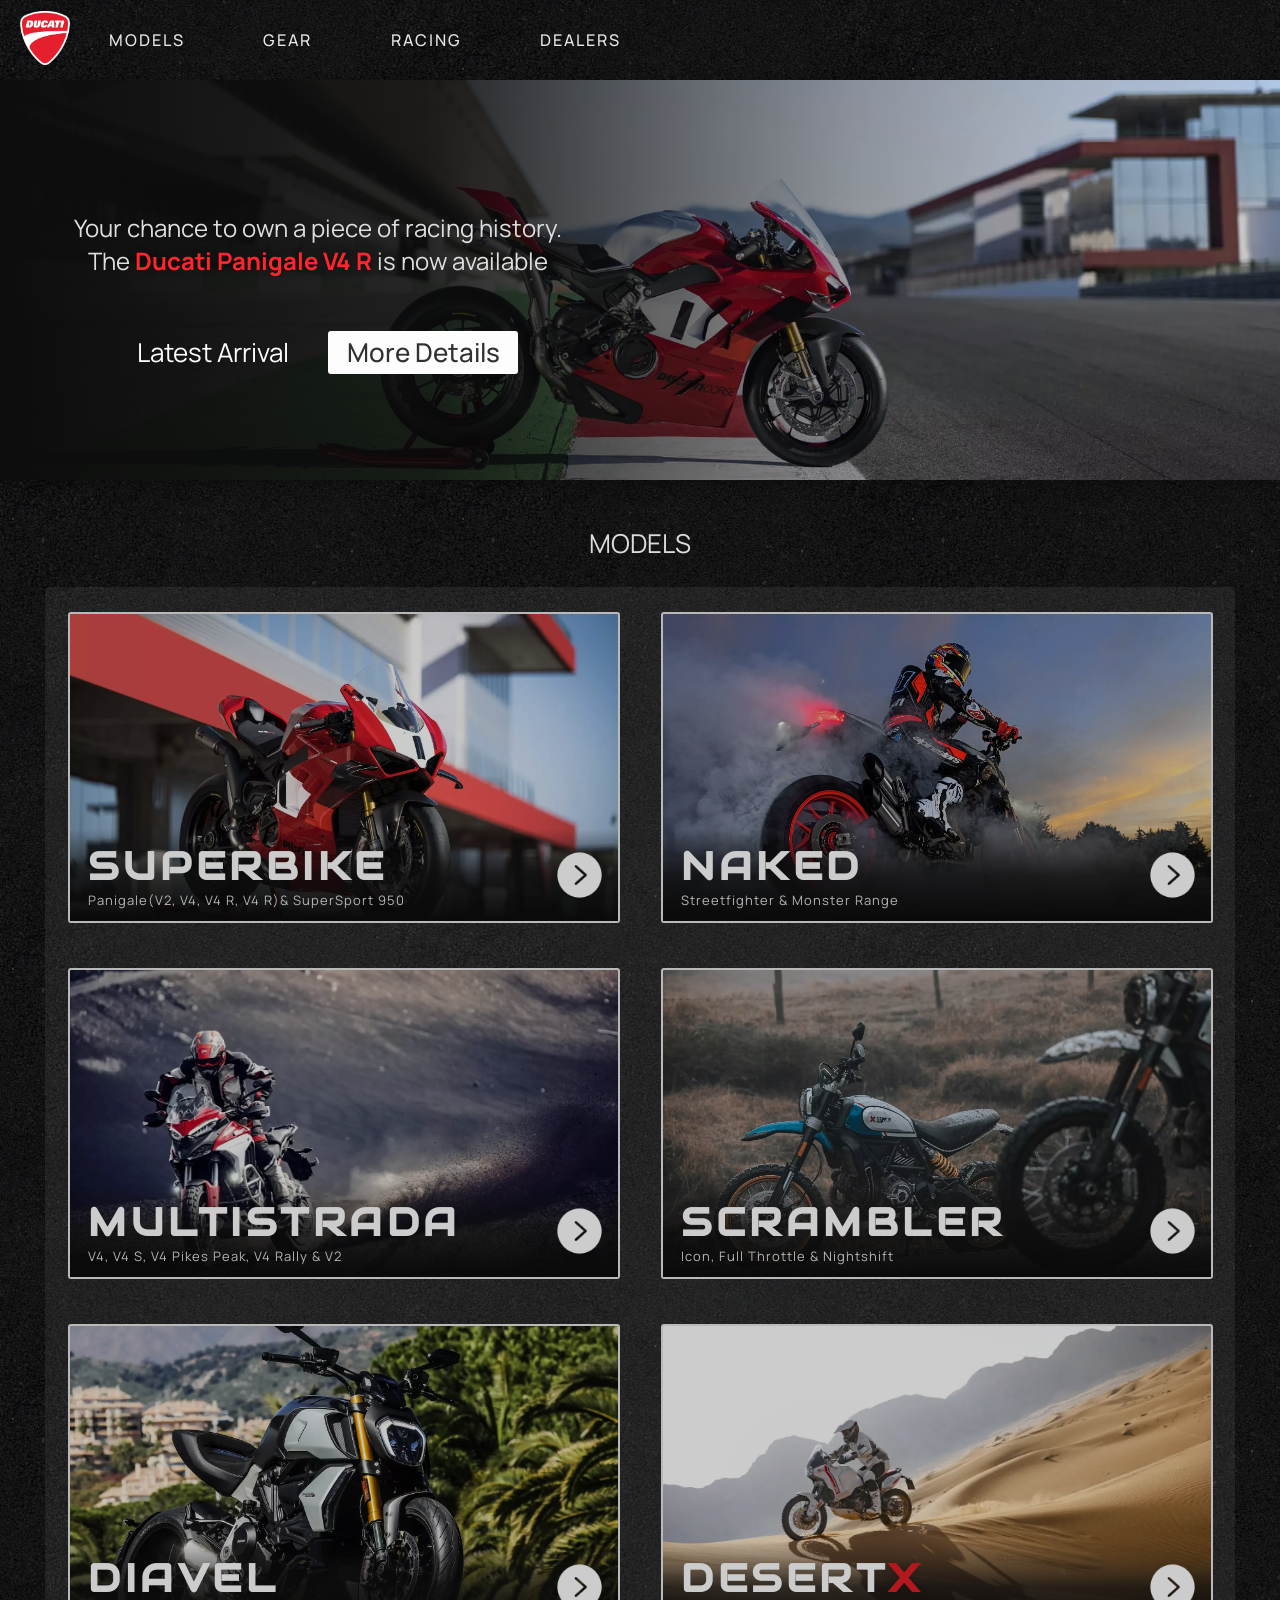
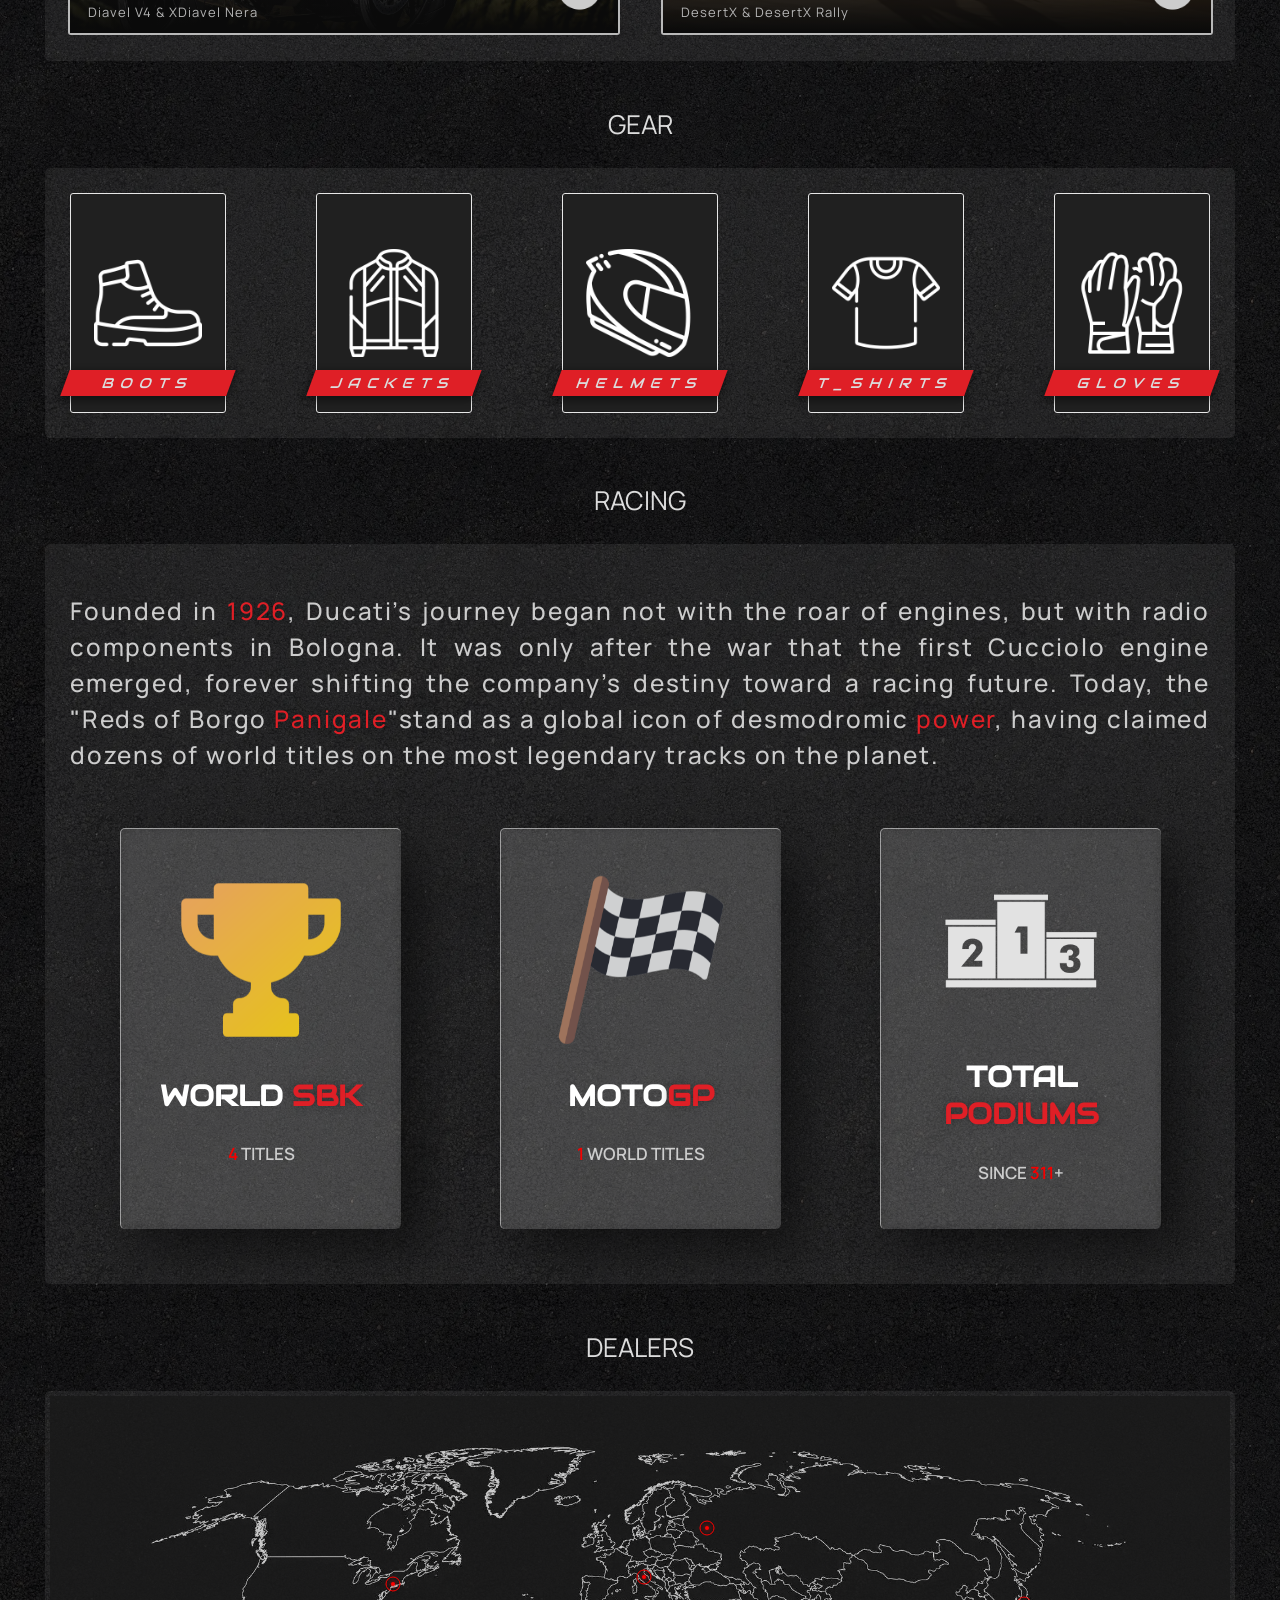
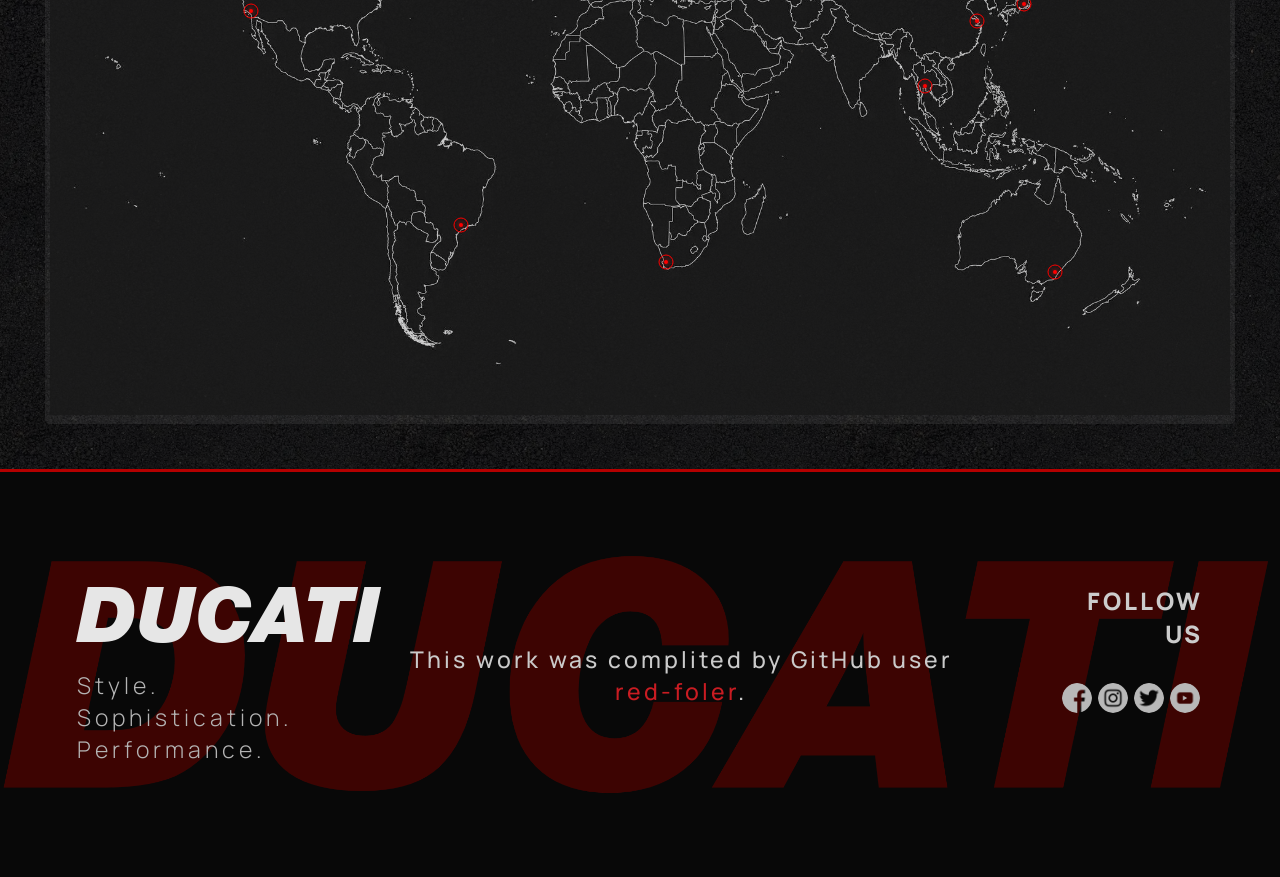
==== commit 3c677a3b: "Add files via upload" ====
--- a/index.html
+++ b/index.html
@@ -198,6 +198,24 @@
                 <div class="dot new-york" data-city="New-York">
                     <div class="pulse"></div>
                 </div>
+
+
+
+                <div class="dot bangkok" data-city="Bangkok">
+                    <div class="pulse"></div>
+                </div>
+        
+                <div class="dot shanghai" data-city="Shanghai">
+                    <div class="pulse"></div>
+                </div>
+
+                <div class="dot saopaulo" data-city="Saopaulo">
+                    <div class="pulse"></div>
+                </div>
+
+                <div class="dot capetown" data-city="Capetown">
+                    <div class="pulse"></div>
+                </div>
             </div>
 
             <div class="container">
--- a/motostore.css
+++ b/motostore.css
@@ -491,6 +491,10 @@
 .blocks{
     margin: 5vh;
 }
+.blocks_ctlg{
+    display: flex;
+    justify-content: center;    
+}
 .categblock{
     margin: 0;
     padding: 25px;
@@ -863,13 +867,17 @@
     font-weight: 600;
 }
 
-
+.card{
+    transform-style: preserve-3d;
+    transform: perspective(1000px);
+}
 .cardsbackimg{
     width: 70%;
     position: relative;
     top: 0;
     right: 0;
     filter: brightness(0.9);
+    transform: translateZ(20px);
 }
 
 
@@ -943,13 +951,24 @@
     top: 30.1%;
     left: 28.9%;
 }
-
-
-
-
-
-
-
+.bangkok{
+    top: 46.5%;
+    left: 74%;
+}
+.shanghai{
+    top: 36%;
+    left: 78.4%;
+}
+.saopaulo{
+    top: 69%;
+    left: 34.7%;
+}
+
+
+.capetown{
+    top: 75%;
+    left: 52%;
+}
 
 
 
@@ -960,25 +979,121 @@
 .supersport_ctlg{
     margin: 0;
     padding: 0;
+    display: grid;
+    grid-template-columns: repeat(3 , 1fr);
+    grid-template-rows: repeat(3, 1fr);
+    gap: 2vw;
+    align-items: center;
+    justify-content: center;
 }
 .ctlg_card{
-    margin: 0;
-    padding: 0;
-}
-
-
-
-
-
-
-
-
-
-
-
-
-
-
+    width: 30vw;
+    min-width: 450px;
+    height: 250px;
+    margin: 0;
+    padding: 0;
+    border-radius: 5px;
+    background-color: #ffffff;
+    display: flex;
+    flex-direction: row;
+    justify-content:space-around;
+    position: relative;
+    border: 4px solid rgb(155, 155, 155);
+    filter: brightness(0.95);
+    
+
+}
+.ctlg_img{
+    width: auto;
+    height: 95%;
+}
+.cardsh1_ctlg{
+    position: absolute;
+    bottom: 7px;
+    left: 15px;
+    font-weight: 100;
+    margin: 0;
+    font-family: hel;
+    text-shadow: 1px 1px 4px rgba(13, 13, 13, 1);
+    color: #ffffff;
+    font-size: clamp(10px, 4vw, 20px);
+}
+
+
+
+
+
+
+
+@media (max-width: 1450px){
+    .supersport_ctlg{
+    display: grid;
+    grid-template-columns: repeat(2 , 1fr);
+    grid-template-rows: repeat(4, 1fr);
+    gap: 5vw;
+    align-items: center;
+    justify-content: center;
+}
+.ctlg_card{
+    width: 43vw;
+    height: 22vw;
+}
+}
+
+
+
+
+
+
+@media (max-width: 1080px){
+.blocks{
+    margin: 1vh;
+}
+.blocks_ctlg{
+    margin: 5vw;
+}
+.categblock{
+    margin: 0;
+    padding: 2vw;
+}
+.parentcategs{
+    grid-template-columns: repeat(1 , 1fr);
+    grid-template-rows: repeat(6, 1fr);
+}
+.categcard{
+    height: 50vw;
+    min-width: 100%;
+}
+.gearblock{
+    margin: 0;
+    padding: 2vw 1vw 2vw 1vw;
+}
+
+.footer{
+    height: 40vh;
+    display: flex;
+    align-items: center;
+}
+.infooter{
+    height: 35vh;
+}
+
+.footercont_c{
+    height: 0%;
+    display: none;
+}
+.supersport_ctlg{
+    display: grid;
+    grid-template-columns: repeat(1 , 1fr);
+    grid-template-rows: repeat(8, 1fr);
+}
+.ctlg_card{
+    min-width: 100px;
+    width: 80vw;
+    height: 43vw;
+}
+
+}
 
 
 
@@ -1201,48 +1316,21 @@
     line-height: 3vh;
     text-align:center;
 }
-}
-
-
-
-
-
-
-
-
-
-@media (max-width: 1080px){
-.blocks{
-    margin: 1vh;
-}
-.categblock{
-    margin: 0;
-    padding: 2vw;
-}
-.parentcategs{
-    grid-template-columns: repeat(1 , 1fr);
-    grid-template-rows: repeat(6, 1fr);
-}
-.categcard{
+.blocks_ctlg{
+    margin: 1vw;
+}
+.ctlg_card{
+    min-width: 100px;
+    width: 90vw;
     height: 50vw;
-    min-width: 100%;
-}
-.gearblock{
-    margin: 0;
-    padding: 2vw 1vw 2vw 1vw;
-}
-
-.footer{
-    height: 40vh;
-    display: flex;
-    align-items: center;
-}
-.infooter{
-    height: 35vh;
-}
-
-.footercont_c{
-    height: 0%;
-    display: none;
-}
-}+}
+}
+
+
+
+
+
+
+
+
+
